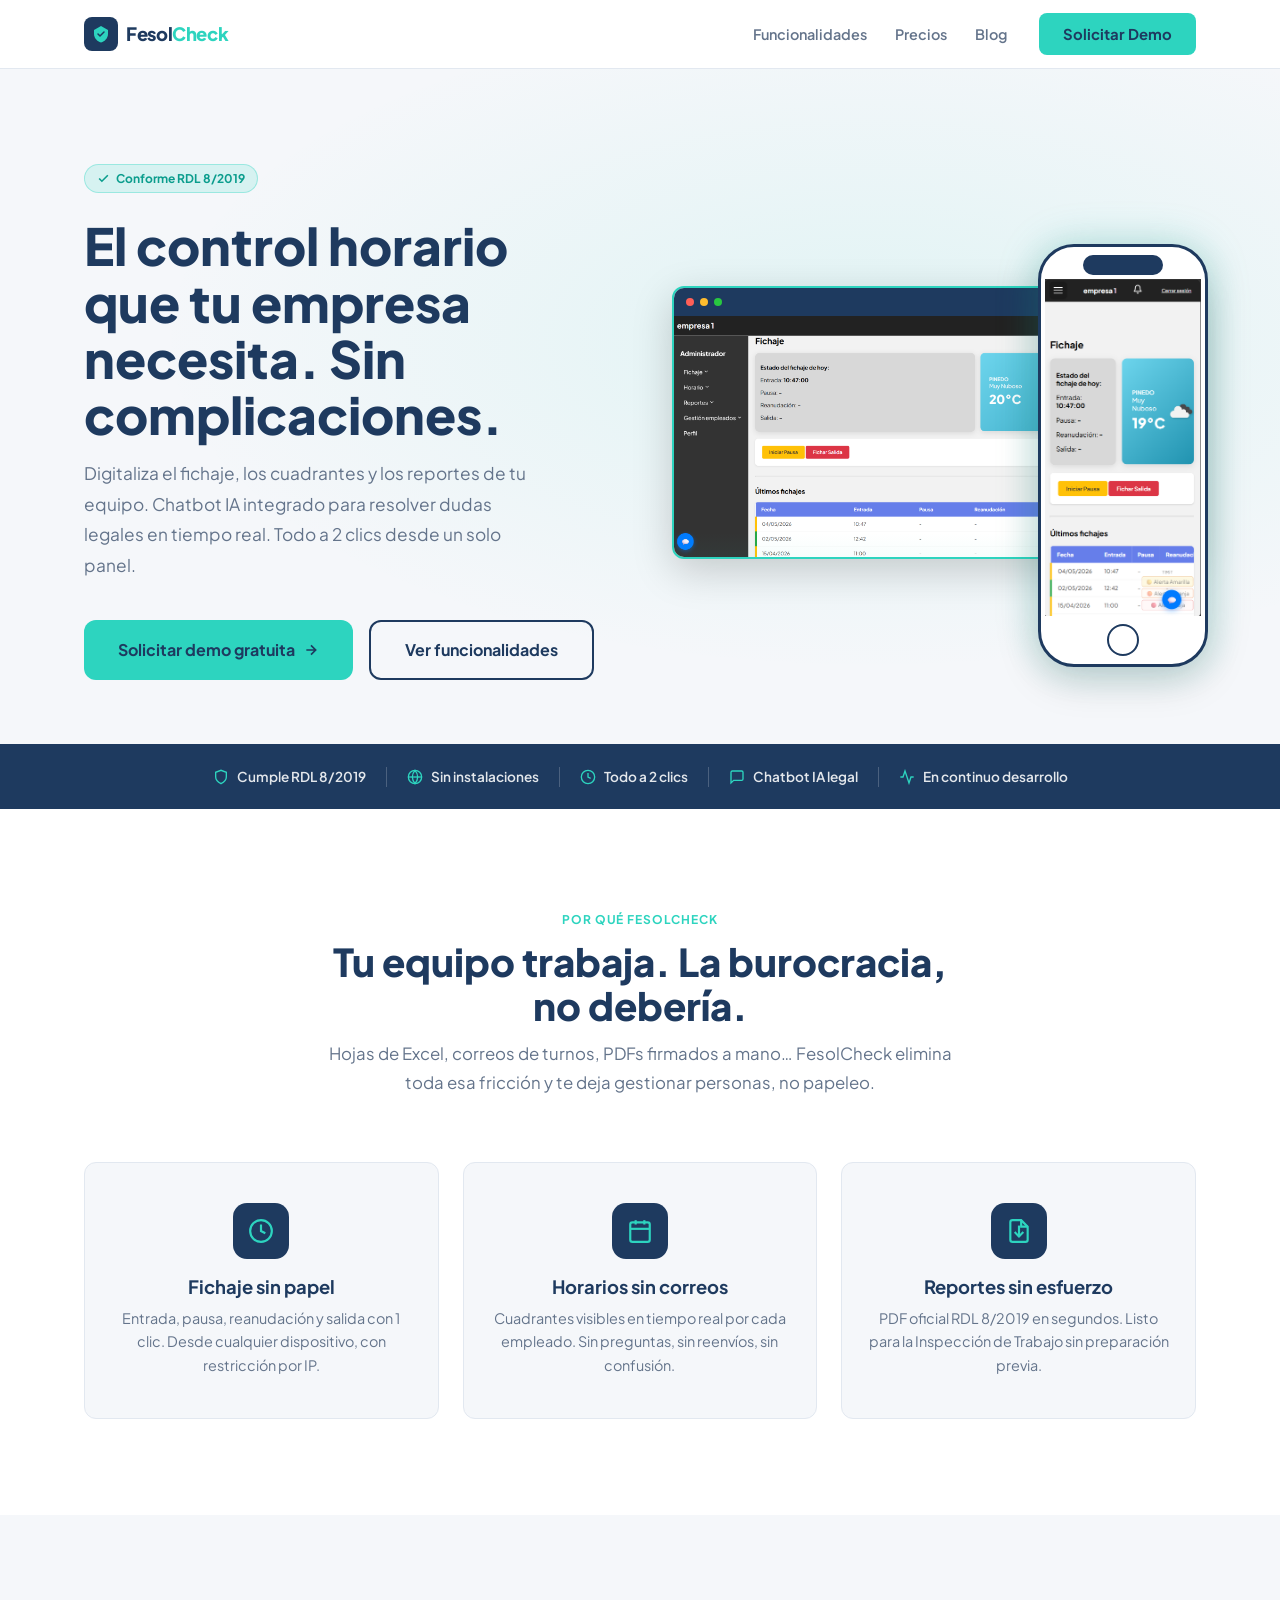
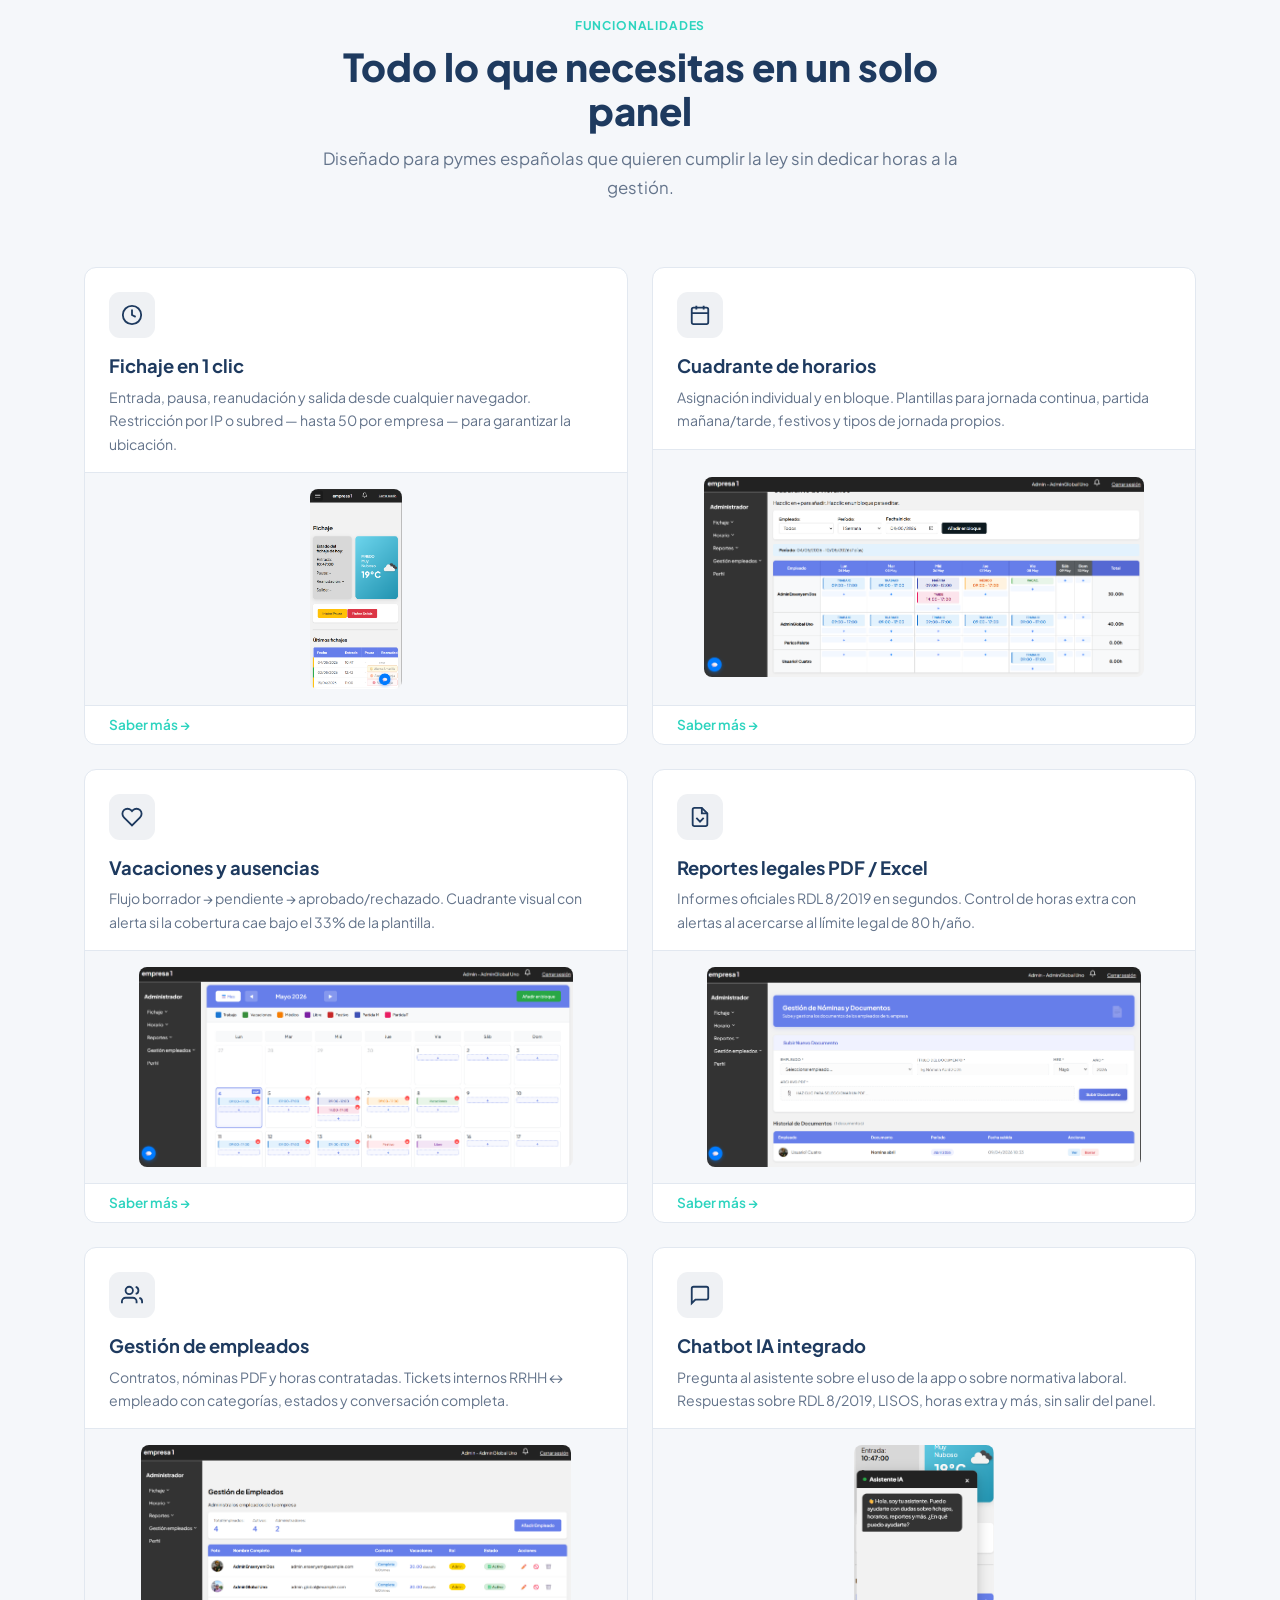
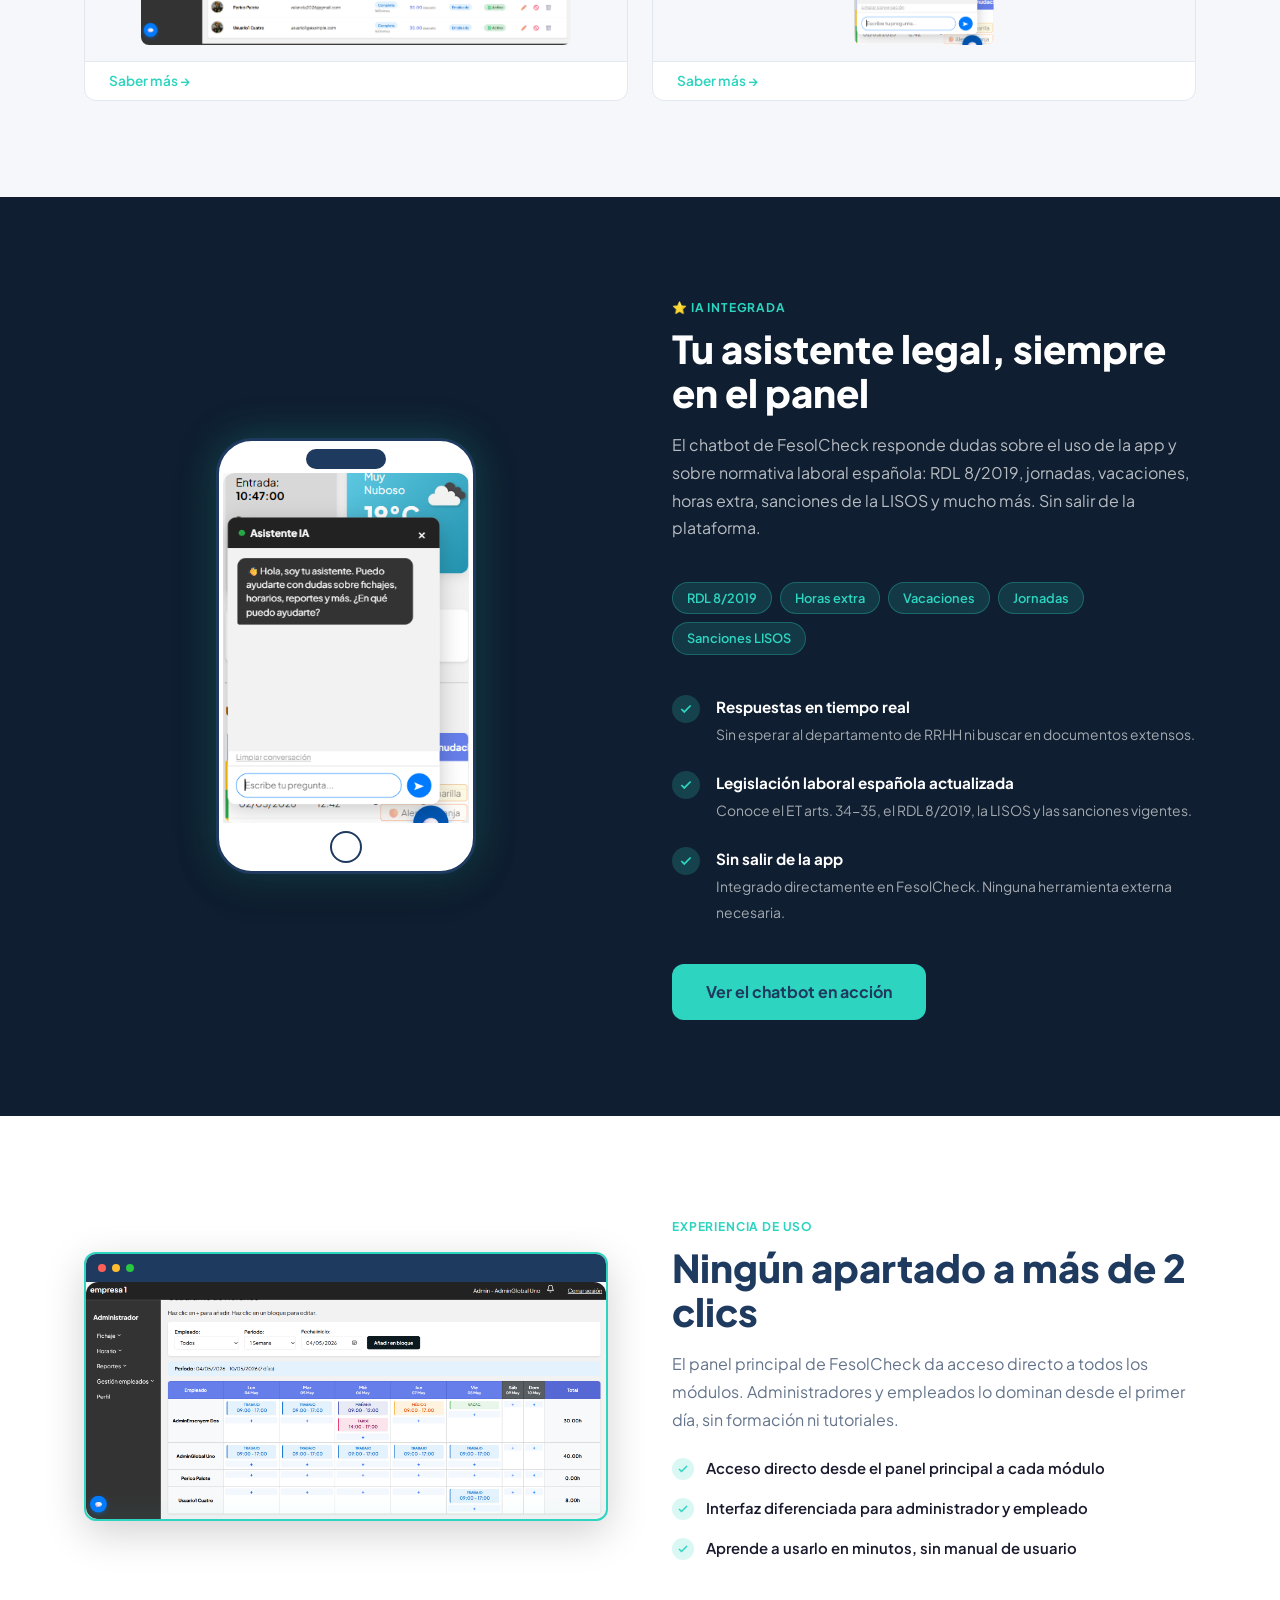
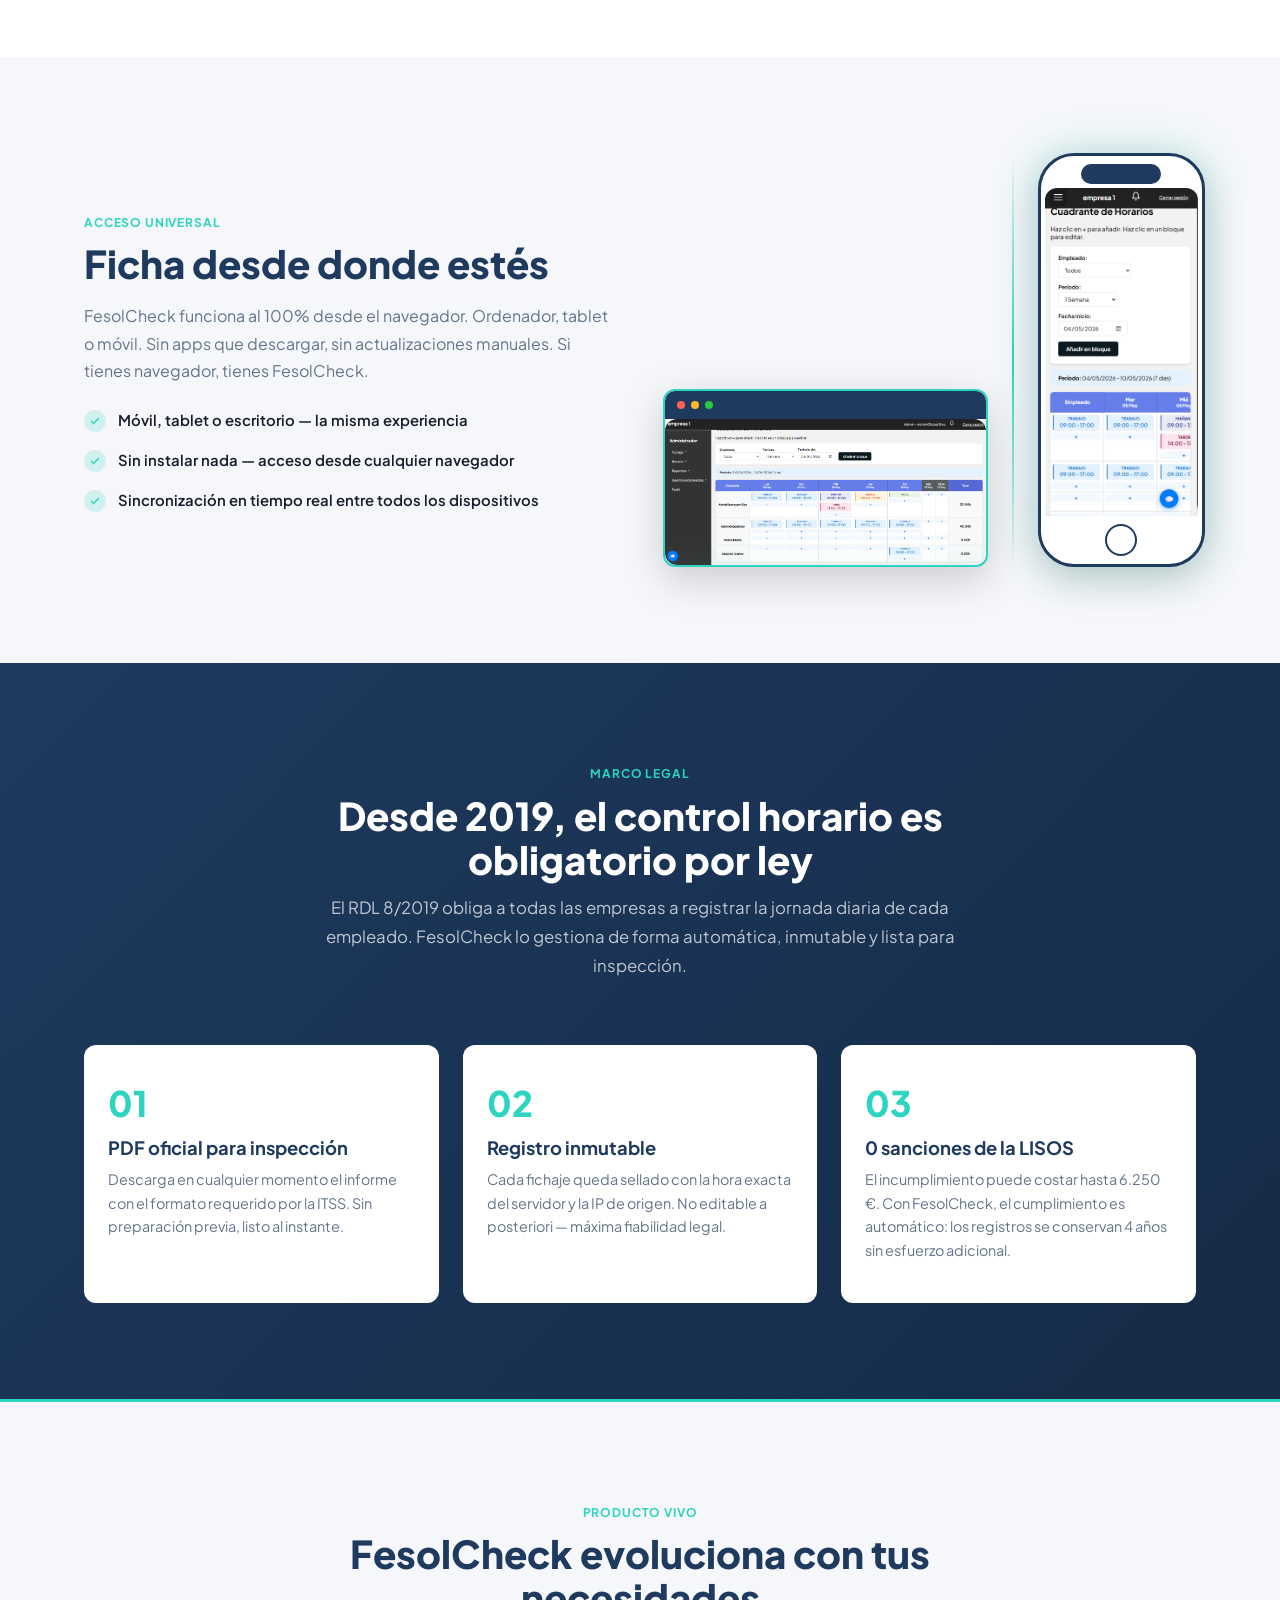
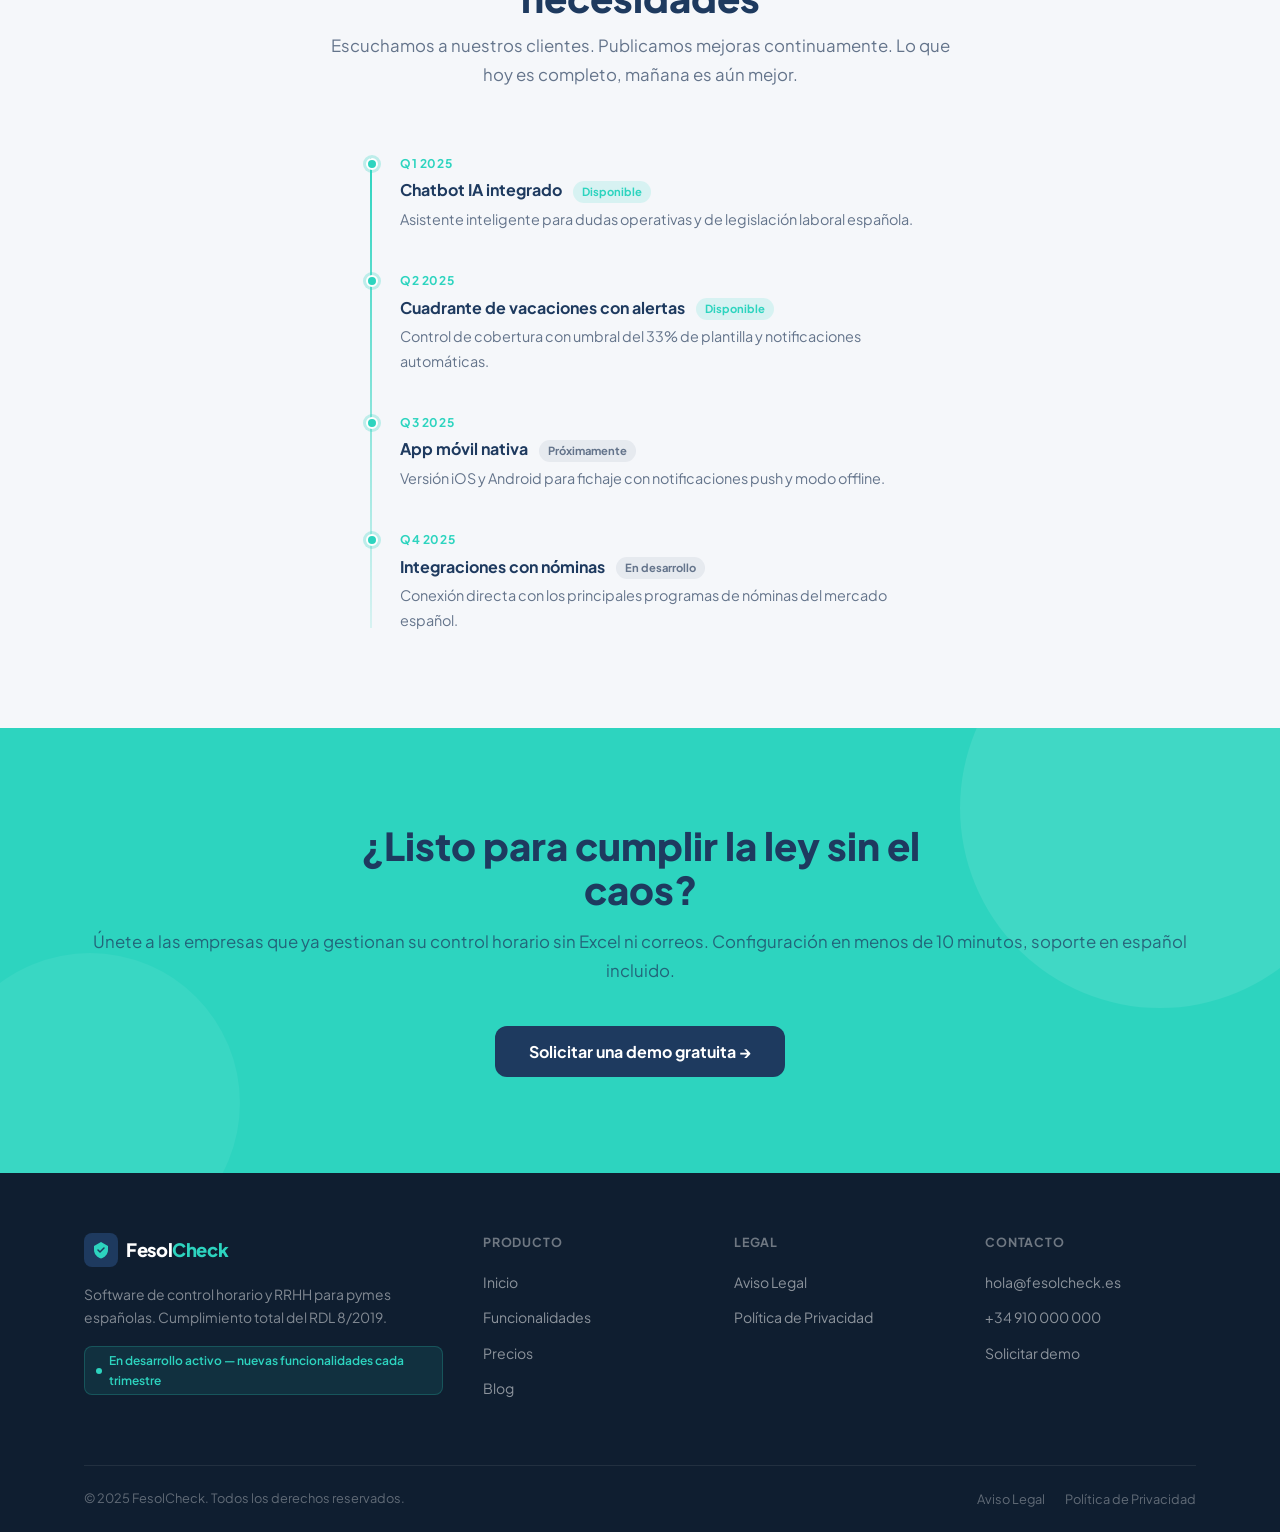
==== fesolcheck-web/index.html @ 9e46087f "v1 web corporativa fesolcheck" ====
<!DOCTYPE html>
<html lang="es">
<head>
  <meta charset="UTF-8">
  <meta name="viewport" content="width=device-width, initial-scale=1.0">
  <title>FesolCheck — Control Horario para Empresas Españolas</title>
  <meta name="description" content="Software de fichaje digital y control horario para pymes españolas. Cumple el RDL 8/2019. Chatbot IA integrado. Sin instalaciones.">
  <link rel="preconnect" href="https://fonts.googleapis.com">
  <link rel="preconnect" href="https://fonts.gstatic.com" crossorigin>
  <link href="https://fonts.googleapis.com/css2?family=Plus+Jakarta+Sans:wght@400;500;600;700;800&display=swap" rel="stylesheet">
  <link rel="stylesheet" href="css/variables.css">
  <link rel="stylesheet" href="css/base.css">
  <link rel="stylesheet" href="css/layout.css">
  <link rel="stylesheet" href="css/components.css">
  <link rel="stylesheet" href="css/modal.css">
  <link rel="stylesheet" href="css/hero.css">
  <link rel="stylesheet" href="css/sections.css">
  <link rel="stylesheet" href="css/responsive.css">
</head>
<body>

<!-- ━━━━━━ NAVBAR ━━━━━━ -->
<nav class="navbar" id="navbar">
  <div class="container">
    <div class="navbar-inner">
      <a href="index.html" class="logo">
        <div class="logo-mark">
          <svg width="20" height="20" viewBox="0 0 20 20" fill="none">
            <path d="M10 2L3 6v4c0 3.866 3.13 7.52 7 8.5 3.87-.98 7-4.634 7-8.5V6L10 2z" fill="#2DD4BF"/>
            <path d="M7 10l2 2 4-4" stroke="#1E3A5F" stroke-width="1.5" stroke-linecap="round" stroke-linejoin="round"/>
          </svg>
        </div>
        <span class="logo-name">Fesol<em>Check</em></span>
      </a>
      <ul class="nav-links">
        <li><a href="funcionalidades.html">Funcionalidades</a></li>
        <li><a href="precios.html">Precios</a></li>
        <li><a href="blog.html">Blog</a></li>
      </ul>
      <button class="btn btn-accent nav-cta" onclick="tryOpenModal()">Solicitar Demo</button>
      <button class="hamburger" id="hamburger" aria-label="Menú" aria-expanded="false">
        <span></span><span></span><span></span>
      </button>
    </div>
  </div>
  <div class="mobile-menu" id="mobile-menu">
    <a href="funcionalidades.html">Funcionalidades</a>
    <a href="precios.html">Precios</a>
    <a href="blog.html">Blog</a>
    <button class="btn btn-accent" onclick="tryOpenModal()">Solicitar Demo</button>
  </div>
</nav>

<!-- ━━━━━━ 2 · HERO ━━━━━━ -->
<section class="hero" id="inicio">
  <div class="container hero-grid">
    <div class="hero-content fade-up">
      <div class="hero-badge badge badge-accent">
        <svg width="13" height="13" viewBox="0 0 24 24" fill="none" stroke="currentColor" stroke-width="3"><polyline points="20 6 9 17 4 12"/></svg>
        Conforme RDL 8/2019
      </div>
      <h1>El control horario que tu empresa necesita. Sin complicaciones.</h1>
      <p class="hero-sub">Digitaliza el fichaje, los cuadrantes y los reportes de tu equipo. Chatbot IA integrado para resolver dudas legales en tiempo real. Todo a 2 clics desde un solo panel.</p>
      <div class="hero-cta">
        <button class="btn btn-accent btn-lg" onclick="openModal()">
          Solicitar demo gratuita
          <svg width="16" height="16" viewBox="0 0 24 24" fill="none" stroke="currentColor" stroke-width="2.5"><path d="M5 12h14M12 5l7 7-7 7"/></svg>
        </button>
        <a href="funcionalidades.html" class="btn btn-outline btn-lg">Ver funcionalidades</a>
      </div>
    </div>
    <div class="hero-visual">
      <div class="mockup-desktop hero-desktop fade-right">
        <div class="mockup-bar"><span></span><span></span><span></span></div>
        <div class="mockup-screen">
          <img src="../img/fichaje_escritorio.png" alt="Panel de fichaje FesolCheck en escritorio">
        </div>
      </div>
      <div class="mockup-mobile hero-mobile">
        <div class="mockup-notch"></div>
        <div class="mockup-screen">
          <img src="../img/fichaje_movil.png" alt="FesolCheck desde el móvil">
        </div>
        <div class="mockup-home"></div>
      </div>
    </div>
  </div>
</section>

<!-- ━━━━━━ 3 · TRUST BAR ━━━━━━ -->
<div class="trust-bar">
  <div class="container">
    <div class="trust-items stagger">
      <div class="trust-item">
        <svg width="16" height="16" viewBox="0 0 24 24" fill="none" stroke="currentColor" stroke-width="2"><path d="M12 22s8-4 8-10V5l-8-3-8 3v7c0 6 8 10 8 10z"/></svg>
        Cumple RDL 8/2019
      </div>
      <div class="trust-sep"></div>
      <div class="trust-item">
        <svg width="16" height="16" viewBox="0 0 24 24" fill="none" stroke="currentColor" stroke-width="2"><circle cx="12" cy="12" r="10"/><line x1="2" y1="12" x2="22" y2="12"/><path d="M12 2a15.3 15.3 0 0 1 4 10 15.3 15.3 0 0 1-4 10 15.3 15.3 0 0 1-4-10 15.3 15.3 0 0 1 4-10z"/></svg>
        Sin instalaciones
      </div>
      <div class="trust-sep"></div>
      <div class="trust-item">
        <svg width="16" height="16" viewBox="0 0 24 24" fill="none" stroke="currentColor" stroke-width="2"><circle cx="12" cy="12" r="10"/><polyline points="12 6 12 12 16 14"/></svg>
        Todo a 2 clics
      </div>
      <div class="trust-sep"></div>
      <div class="trust-item">
        <svg width="16" height="16" viewBox="0 0 24 24" fill="none" stroke="currentColor" stroke-width="2"><path d="M21 15a2 2 0 0 1-2 2H7l-4 4V5a2 2 0 0 1 2-2h14a2 2 0 0 1 2 2z"/></svg>
        Chatbot IA legal
      </div>
      <div class="trust-sep"></div>
      <div class="trust-item">
        <svg width="16" height="16" viewBox="0 0 24 24" fill="none" stroke="currentColor" stroke-width="2"><polyline points="22 12 18 12 15 21 9 3 6 12 2 12"/></svg>
        En continuo desarrollo
      </div>
    </div>
  </div>
</div>

<!-- ━━━━━━ 4 · PROBLEMA → SOLUCIÓN ━━━━━━ -->
<section class="section">
  <div class="container">
    <div class="section-head fade-up">
      <span class="tag">Por qué FesolCheck</span>
      <h2>Tu equipo trabaja. La burocracia, no debería.</h2>
      <p>Hojas de Excel, correos de turnos, PDFs firmados a mano… FesolCheck elimina toda esa fricción y te deja gestionar personas, no papeleo.</p>
    </div>
    <div class="pillars stagger">
      <div class="pillar">
        <div class="pillar-icon">
          <svg width="26" height="26" viewBox="0 0 24 24" fill="none" stroke="#2DD4BF" stroke-width="2"><circle cx="12" cy="12" r="10"/><polyline points="12 6 12 12 16 14"/></svg>
        </div>
        <h3>Fichaje sin papel</h3>
        <p>Entrada, pausa, reanudación y salida con 1 clic. Desde cualquier dispositivo, con restricción por IP.</p>
      </div>
      <div class="pillar">
        <div class="pillar-icon">
          <svg width="26" height="26" viewBox="0 0 24 24" fill="none" stroke="#2DD4BF" stroke-width="2"><rect x="3" y="4" width="18" height="18" rx="2"/><line x1="16" y1="2" x2="16" y2="6"/><line x1="8" y1="2" x2="8" y2="6"/><line x1="3" y1="10" x2="21" y2="10"/></svg>
        </div>
        <h3>Horarios sin correos</h3>
        <p>Cuadrantes visibles en tiempo real por cada empleado. Sin preguntas, sin reenvíos, sin confusión.</p>
      </div>
      <div class="pillar">
        <div class="pillar-icon">
          <svg width="26" height="26" viewBox="0 0 24 24" fill="none" stroke="#2DD4BF" stroke-width="2"><path d="M14 2H6a2 2 0 0 0-2 2v16a2 2 0 0 0 2 2h12a2 2 0 0 0 2-2V8z"/><polyline points="14 2 14 8 20 8"/><polyline points="16 13 12 17 8 13"/><line x1="12" y1="17" x2="12" y2="7"/></svg>
        </div>
        <h3>Reportes sin esfuerzo</h3>
        <p>PDF oficial RDL 8/2019 en segundos. Listo para la Inspección de Trabajo sin preparación previa.</p>
      </div>
    </div>
  </div>
</section>

<!-- ━━━━━━ 5 · FUNCIONALIDADES ━━━━━━ -->
<section class="section" id="funcionalidades" style="background:var(--c-bg);">
  <div class="container">
    <div class="section-head fade-up">
      <span class="tag">Funcionalidades</span>
      <h2>Todo lo que necesitas en un solo panel</h2>
      <p>Diseñado para pymes españolas que quieren cumplir la ley sin dedicar horas a la gestión.</p>
    </div>
    <div class="features-grid">

      <div class="feat-card fade-up">
        <div class="feat-body">
          <div class="feat-icon">
            <svg width="22" height="22" viewBox="0 0 24 24" fill="none" stroke="currentColor" stroke-width="2"><circle cx="12" cy="12" r="10"/><polyline points="12 6 12 12 16 14"/></svg>
          </div>
          <h3>Fichaje en 1 clic</h3>
          <p>Entrada, pausa, reanudación y salida desde cualquier navegador. Restricción por IP o subred — hasta 50 por empresa — para garantizar la ubicación.</p>
        </div>
        <div class="feat-thumb">
          <img src="../img/fichaje_movil.png" alt="Fichaje desde móvil">
        </div>
        <a href="funcionalidades.html#fichaje" class="feat-link">Saber más →</a>
      </div>

      <div class="feat-card fade-up">
        <div class="feat-body">
          <div class="feat-icon">
            <svg width="22" height="22" viewBox="0 0 24 24" fill="none" stroke="currentColor" stroke-width="2"><rect x="3" y="4" width="18" height="18" rx="2"/><line x1="16" y1="2" x2="16" y2="6"/><line x1="8" y1="2" x2="8" y2="6"/><line x1="3" y1="10" x2="21" y2="10"/></svg>
          </div>
          <h3>Cuadrante de horarios</h3>
          <p>Asignación individual y en bloque. Plantillas para jornada continua, partida mañana/tarde, festivos y tipos de jornada propios.</p>
        </div>
        <div class="feat-thumb">
          <img src="../img/cuadrante_escritorio.png" alt="Cuadrante de horarios">
        </div>
        <a href="funcionalidades.html#cuadrante" class="feat-link">Saber más →</a>
      </div>

      <div class="feat-card fade-up">
        <div class="feat-body">
          <div class="feat-icon">
            <svg width="22" height="22" viewBox="0 0 24 24" fill="none" stroke="currentColor" stroke-width="2"><path d="M20.84 4.61a5.5 5.5 0 0 0-7.78 0L12 5.67l-1.06-1.06a5.5 5.5 0 0 0-7.78 7.78l1.06 1.06L12 21.23l7.78-7.78 1.06-1.06a5.5 5.5 0 0 0 0-7.78z"/></svg>
          </div>
          <h3>Vacaciones y ausencias</h3>
          <p>Flujo borrador → pendiente → aprobado/rechazado. Cuadrante visual con alerta si la cobertura cae bajo el 33% de la plantilla.</p>
        </div>
        <div class="feat-thumb">
          <img src="../img/calendario_escritorio.png" alt="Gestión de vacaciones">
        </div>
        <a href="funcionalidades.html#vacaciones" class="feat-link">Saber más →</a>
      </div>

      <div class="feat-card fade-up">
        <div class="feat-body">
          <div class="feat-icon">
            <svg width="22" height="22" viewBox="0 0 24 24" fill="none" stroke="currentColor" stroke-width="2"><path d="M14 2H6a2 2 0 0 0-2 2v16a2 2 0 0 0 2 2h12a2 2 0 0 0 2-2V8z"/><polyline points="14 2 14 8 20 8"/><polyline points="16 13 12 17 8 13"/></svg>
          </div>
          <h3>Reportes legales PDF / Excel</h3>
          <p>Informes oficiales RDL 8/2019 en segundos. Control de horas extra con alertas al acercarse al límite legal de 80 h/año.</p>
        </div>
        <div class="feat-thumb">
          <img src="../img/gestor_nominas_documeto_escritorio.png" alt="Reportes y nóminas">
        </div>
        <a href="funcionalidades.html#reportes" class="feat-link">Saber más →</a>
      </div>

      <div class="feat-card fade-up">
        <div class="feat-body">
          <div class="feat-icon">
            <svg width="22" height="22" viewBox="0 0 24 24" fill="none" stroke="currentColor" stroke-width="2"><path d="M17 21v-2a4 4 0 0 0-4-4H5a4 4 0 0 0-4 4v2"/><circle cx="9" cy="7" r="4"/><path d="M23 21v-2a4 4 0 0 0-3-3.87"/><path d="M16 3.13a4 4 0 0 1 0 7.75"/></svg>
          </div>
          <h3>Gestión de empleados</h3>
          <p>Contratos, nóminas PDF y horas contratadas. Tickets internos RRHH ↔ empleado con categorías, estados y conversación completa.</p>
        </div>
        <div class="feat-thumb">
          <img src="../img/gestion_empleados.png" alt="Gestión de empleados">
        </div>
        <a href="funcionalidades.html#empleados" class="feat-link">Saber más →</a>
      </div>

      <div class="feat-card fade-up">
        <div class="feat-body">
          <div class="feat-icon">
            <svg width="22" height="22" viewBox="0 0 24 24" fill="none" stroke="currentColor" stroke-width="2"><path d="M21 15a2 2 0 0 1-2 2H7l-4 4V5a2 2 0 0 1 2-2h14a2 2 0 0 1 2 2z"/></svg>
          </div>
          <h3>Chatbot IA integrado</h3>
          <p>Pregunta al asistente sobre el uso de la app o sobre normativa laboral. Respuestas sobre RDL 8/2019, LISOS, horas extra y más, sin salir del panel.</p>
        </div>
        <div class="feat-thumb">
          <img src="../img/asistente_ia.png" alt="Asistente IA de FesolCheck">
        </div>
        <a href="funcionalidades.html#chatbot-ia" class="feat-link">Saber más →</a>
      </div>

    </div>
  </div>
</section>

<!-- ━━━━━━ 6 · CHATBOT IA DESTACADO ━━━━━━ -->
<section class="section section-dark">
  <div class="container two-col">
    <div class="col-img fade-left">
      <div class="mockup-mobile" style="width:260px; margin:0 auto;">
        <div class="mockup-notch"></div>
        <div class="mockup-screen">
          <img src="../img/asistente_ia.png" alt="Chatbot IA de FesolCheck">
        </div>
        <div class="mockup-home"></div>
      </div>
    </div>
    <div class="col-content fade-right">
      <span class="tag">⭐ IA integrada</span>
      <h2>Tu asistente legal, siempre en el panel</h2>
      <p class="sub">El chatbot de FesolCheck responde dudas sobre el uso de la app y sobre normativa laboral española: RDL 8/2019, jornadas, vacaciones, horas extra, sanciones de la LISOS y mucho más. Sin salir de la plataforma.</p>
      <div class="ia-pills">
        <span class="pill">RDL 8/2019</span>
        <span class="pill">Horas extra</span>
        <span class="pill">Vacaciones</span>
        <span class="pill">Jornadas</span>
        <span class="pill">Sanciones LISOS</span>
      </div>
      <ul class="perk-list">
        <li class="perk-item">
          <div class="perk-icon"><svg width="14" height="14" viewBox="0 0 24 24" fill="none" stroke="currentColor" stroke-width="3"><polyline points="20 6 9 17 4 12"/></svg></div>
          <div><strong>Respuestas en tiempo real</strong><span>Sin esperar al departamento de RRHH ni buscar en documentos extensos.</span></div>
        </li>
        <li class="perk-item">
          <div class="perk-icon"><svg width="14" height="14" viewBox="0 0 24 24" fill="none" stroke="currentColor" stroke-width="3"><polyline points="20 6 9 17 4 12"/></svg></div>
          <div><strong>Legislación laboral española actualizada</strong><span>Conoce el ET arts. 34-35, el RDL 8/2019, la LISOS y las sanciones vigentes.</span></div>
        </li>
        <li class="perk-item">
          <div class="perk-icon"><svg width="14" height="14" viewBox="0 0 24 24" fill="none" stroke="currentColor" stroke-width="3"><polyline points="20 6 9 17 4 12"/></svg></div>
          <div><strong>Sin salir de la app</strong><span>Integrado directamente en FesolCheck. Ninguna herramienta externa necesaria.</span></div>
        </li>
      </ul>
      <div style="margin-top:var(--sp-xl);">
        <a href="funcionalidades.html#chatbot-ia" class="btn btn-accent btn-lg">Ver el chatbot en acción</a>
      </div>
    </div>
  </div>
</section>

<!-- ━━━━━━ 7 · NAVEGACIÓN INTUITIVA ━━━━━━ -->
<section class="section">
  <div class="container two-col reversed">
    <div class="col-img fade-right">
      <div class="mockup-desktop">
        <div class="mockup-bar"><span></span><span></span><span></span></div>
        <div class="mockup-screen">
          <img src="../img/cuadrante_escritorio.png" alt="Panel principal FesolCheck">
        </div>
      </div>
    </div>
    <div class="col-content fade-left">
      <span class="tag">Experiencia de uso</span>
      <h2>Ningún apartado a más de 2 clics</h2>
      <p class="sub">El panel principal de FesolCheck da acceso directo a todos los módulos. Administradores y empleados lo dominan desde el primer día, sin formación ni tutoriales.</p>
      <ul class="check-list">
        <li>
          <div class="check-icon"><svg width="12" height="12" viewBox="0 0 24 24" fill="none" stroke="currentColor" stroke-width="3"><polyline points="20 6 9 17 4 12"/></svg></div>
          Acceso directo desde el panel principal a cada módulo
        </li>
        <li>
          <div class="check-icon"><svg width="12" height="12" viewBox="0 0 24 24" fill="none" stroke="currentColor" stroke-width="3"><polyline points="20 6 9 17 4 12"/></svg></div>
          Interfaz diferenciada para administrador y empleado
        </li>
        <li>
          <div class="check-icon"><svg width="12" height="12" viewBox="0 0 24 24" fill="none" stroke="currentColor" stroke-width="3"><polyline points="20 6 9 17 4 12"/></svg></div>
          Aprende a usarlo en minutos, sin manual de usuario
        </li>
      </ul>
    </div>
  </div>
</section>

<!-- ━━━━━━ 8 · MULTI-DISPOSITIVO ━━━━━━ -->
<section class="section" style="background:var(--c-bg);">
  <div class="container two-col">
    <div class="col-content fade-left">
      <span class="tag">Acceso universal</span>
      <h2>Ficha desde donde estés</h2>
      <p class="sub">FesolCheck funciona al 100% desde el navegador. Ordenador, tablet o móvil. Sin apps que descargar, sin actualizaciones manuales. Si tienes navegador, tienes FesolCheck.</p>
      <ul class="check-list">
        <li>
          <div class="check-icon"><svg width="12" height="12" viewBox="0 0 24 24" fill="none" stroke="currentColor" stroke-width="3"><polyline points="20 6 9 17 4 12"/></svg></div>
          Móvil, tablet o escritorio — la misma experiencia
        </li>
        <li>
          <div class="check-icon"><svg width="12" height="12" viewBox="0 0 24 24" fill="none" stroke="currentColor" stroke-width="3"><polyline points="20 6 9 17 4 12"/></svg></div>
          Sin instalar nada — acceso desde cualquier navegador
        </li>
        <li>
          <div class="check-icon"><svg width="12" height="12" viewBox="0 0 24 24" fill="none" stroke="currentColor" stroke-width="3"><polyline points="20 6 9 17 4 12"/></svg></div>
          Sincronización en tiempo real entre todos los dispositivos
        </li>
      </ul>
    </div>
    <div class="col-img fade-right">
      <div class="multi-device-visual">
        <div class="mockup-desktop">
          <div class="mockup-bar"><span></span><span></span><span></span></div>
          <div class="mockup-screen">
            <img src="../img/cuadrante_escritorio.png" alt="FesolCheck en escritorio">
          </div>
        </div>
        <div class="multi-divider"></div>
        <div class="mockup-mobile">
          <div class="mockup-notch"></div>
          <div class="mockup-screen">
            <img src="../img/cuadrante_movil.png" alt="FesolCheck en móvil">
          </div>
          <div class="mockup-home"></div>
        </div>
      </div>
    </div>
  </div>
</section>

<!-- ━━━━━━ 9 · NORMATIVA ━━━━━━ -->
<section class="section section-gradient">
  <div class="container">
    <div class="section-head fade-up">
      <span class="tag">Marco legal</span>
      <h2>Desde 2019, el control horario es obligatorio por ley</h2>
      <p>El RDL 8/2019 obliga a todas las empresas a registrar la jornada diaria de cada empleado. FesolCheck lo gestiona de forma automática, inmutable y lista para inspección.</p>
    </div>
    <div class="norm-cards stagger">
      <div class="norm-card">
        <div class="norm-num">01</div>
        <h3>PDF oficial para inspección</h3>
        <p>Descarga en cualquier momento el informe con el formato requerido por la ITSS. Sin preparación previa, listo al instante.</p>
      </div>
      <div class="norm-card">
        <div class="norm-num">02</div>
        <h3>Registro inmutable</h3>
        <p>Cada fichaje queda sellado con la hora exacta del servidor y la IP de origen. No editable a posteriori — máxima fiabilidad legal.</p>
      </div>
      <div class="norm-card">
        <div class="norm-num">03</div>
        <h3>0 sanciones de la LISOS</h3>
        <p>El incumplimiento puede costar hasta 6.250 €. Con FesolCheck, el cumplimiento es automático: los registros se conservan 4 años sin esfuerzo adicional.</p>
      </div>
    </div>
  </div>
</section>

<!-- ━━━━━━ 10 · EN CONTINUO CRECIMIENTO ━━━━━━ -->
<section class="section" style="background:var(--c-bg); border-top:3px solid var(--c-accent);">
  <div class="container">
    <div class="section-head fade-up">
      <span class="tag">Producto vivo</span>
      <h2>FesolCheck evoluciona con tus necesidades</h2>
      <p>Escuchamos a nuestros clientes. Publicamos mejoras continuamente. Lo que hoy es completo, mañana es aún mejor.</p>
    </div>
    <div class="timeline-outer fade-up">
      <div class="timeline-wrap">
        <div class="timeline-item">
          <div class="timeline-dot"></div>
          <div class="timeline-date">Q1 2025</div>
          <h4>Chatbot IA integrado <span class="ti-badge ti-done">Disponible</span></h4>
          <p>Asistente inteligente para dudas operativas y de legislación laboral española.</p>
        </div>
        <div class="timeline-item">
          <div class="timeline-dot"></div>
          <div class="timeline-date">Q2 2025</div>
          <h4>Cuadrante de vacaciones con alertas <span class="ti-badge ti-done">Disponible</span></h4>
          <p>Control de cobertura con umbral del 33% de plantilla y notificaciones automáticas.</p>
        </div>
        <div class="timeline-item">
          <div class="timeline-dot"></div>
          <div class="timeline-date">Q3 2025</div>
          <h4>App móvil nativa <span class="ti-badge ti-soon">Próximamente</span></h4>
          <p>Versión iOS y Android para fichaje con notificaciones push y modo offline.</p>
        </div>
        <div class="timeline-item">
          <div class="timeline-dot"></div>
          <div class="timeline-date">Q4 2025</div>
          <h4>Integraciones con nóminas <span class="ti-badge ti-soon">En desarrollo</span></h4>
          <p>Conexión directa con los principales programas de nóminas del mercado español.</p>
        </div>
      </div>
    </div>
  </div>
</section>

<!-- ━━━━━━ 11 · CTA FINAL ━━━━━━ -->
<section class="cta-final" id="demo">
  <div class="container">
    <div class="cta-final-inner fade-up">
      <h2>¿Listo para cumplir la ley sin el caos?</h2>
      <p>Únete a las empresas que ya gestionan su control horario sin Excel ni correos. Configuración en menos de 10 minutos, soporte en español incluido.</p>
      <button class="btn btn-dark btn-lg" onclick="openModal()">
        Solicitar una demo gratuita →
      </button>
    </div>
  </div>
</section>

<!-- ━━━━━━ FOOTER ━━━━━━ -->
<footer class="footer">
  <div class="container">
    <div class="footer-top">
      <div>
        <a href="index.html" class="logo footer-logo">
          <div class="logo-mark">
            <svg width="20" height="20" viewBox="0 0 20 20" fill="none">
              <path d="M10 2L3 6v4c0 3.866 3.13 7.52 7 8.5 3.87-.98 7-4.634 7-8.5V6L10 2z" fill="#2DD4BF"/>
              <path d="M7 10l2 2 4-4" stroke="#1E3A5F" stroke-width="1.5" stroke-linecap="round" stroke-linejoin="round"/>
            </svg>
          </div>
          <span class="logo-name">Fesol<em>Check</em></span>
        </a>
        <p class="footer-desc">Software de control horario y RRHH para pymes españolas. Cumplimiento total del RDL 8/2019.</p>
        <div class="footer-live"><div class="live-dot"></div>En desarrollo activo — nuevas funcionalidades cada trimestre</div>
      </div>
      <div class="footer-col">
        <h4>Producto</h4>
        <ul>
          <li><a href="index.html">Inicio</a></li>
          <li><a href="funcionalidades.html">Funcionalidades</a></li>
          <li><a href="precios.html">Precios</a></li>
          <li><a href="blog.html">Blog</a></li>
        </ul>
      </div>
      <div class="footer-col">
        <h4>Legal</h4>
        <ul>
          <li><a href="aviso-legal.html">Aviso Legal</a></li>
          <li><a href="privacidad.html">Política de Privacidad</a></li>
        </ul>
      </div>
      <div class="footer-col">
        <h4>Contacto</h4>
        <ul>
          <li><a href="mailto:hola@fesolcheck.es">hola@fesolcheck.es</a></li>
          <li><a href="tel:+34910000000">+34 910 000 000</a></li>
          <li><a href="index.html" onclick="event.preventDefault();tryOpenModal();">Solicitar demo</a></li>
        </ul>
      </div>
    </div>
    <div class="footer-bottom">
      <p>© 2025 FesolCheck. Todos los derechos reservados.</p>
      <div class="footer-legal">
        <a href="aviso-legal.html">Aviso Legal</a>
        <a href="privacidad.html">Política de Privacidad</a>
      </div>
    </div>
  </div>
</footer>

<!-- ━━━━━━ MODAL DE CONTACTO ━━━━━━ -->
<div id="modal-contacto" class="modal-overlay" role="dialog" aria-modal="true" aria-labelledby="modal-title">
  <div class="modal-card">
    <button class="modal-close" aria-label="Cerrar">✕</button>
    <div class="modal-header">
      <span class="modal-badge">Demo gratuita</span>
      <h2 id="modal-title">Empieza con FesolCheck hoy</h2>
      <p>Sin tarjeta de crédito. Sin instalaciones. Te contactamos en 24 h.</p>
    </div>
    <form id="form-contacto" novalidate>
      <div class="form-row">
        <div class="form-group">
          <label for="fc-nombre">Nombre *</label>
          <input id="fc-nombre" name="nombre" type="text" required placeholder="Tu nombre">
        </div>
        <div class="form-group">
          <label for="fc-empresa">Empresa *</label>
          <input id="fc-empresa" name="empresa" type="text" required placeholder="Nombre de tu empresa">
        </div>
      </div>
      <div class="form-row">
        <div class="form-group">
          <label for="fc-email">Email corporativo *</label>
          <input id="fc-email" name="email" type="email" required placeholder="tu@empresa.com">
        </div>
        <div class="form-group">
          <label for="fc-telefono">Teléfono</label>
          <input id="fc-telefono" name="telefono" type="tel" placeholder="+34 600 000 000">
        </div>
      </div>
      <div class="form-group">
        <label for="fc-empleados">Número de empleados *</label>
        <select id="fc-empleados" name="num_empleados" required>
          <option value="">Selecciona un rango</option>
          <option value="1-10">1 – 10 empleados</option>
          <option value="11-50">11 – 50 empleados</option>
          <option value="51-200">51 – 200 empleados</option>
          <option value="200+">Más de 200</option>
        </select>
      </div>
      <div class="form-group">
        <label for="fc-mensaje">¿Qué necesitas? (opcional)</label>
        <textarea id="fc-mensaje" name="mensaje" rows="3" placeholder="Cuéntanos tu situación actual..."></textarea>
      </div>
      <div class="form-check">
        <input id="fc-privacidad" name="privacidad" type="checkbox" required>
        <label for="fc-privacidad">
          Acepto la <a href="privacidad.html" target="_blank">política de privacidad</a>
        </label>
      </div>
      <button type="submit" class="btn-submit">Solicitar demo gratuita →</button>
      <p class="form-footer">✓ Respuesta en menos de 24 h &nbsp;·&nbsp; ✓ Sin compromiso</p>
    </form>
    <div id="form-success" class="form-success hidden">
      <div class="success-icon">✓</div>
      <h3>¡Solicitud recibida!</h3>
      <p>Te contactaremos en menos de 24 horas. Revisa también tu carpeta de spam.</p>
    </div>
  </div>
</div>

<script src="js/navbar.js"></script>
<script src="js/scroll-animations.js"></script>
<script src="js/mockups.js"></script>
<script src="js/modal.js"></script>
</body>
</html>
---- fesolcheck-web/css/variables.css ----
:root {
  --c-primary:     #1E3A5F;
  --c-primary-dk:  #152B47;
  --c-accent:      #2DD4BF;
  --c-accent-dk:   #1FA896;
  --c-bg:          #F5F7FA;
  --c-bg-dark:     #0F1E30;
  --c-surface:     #FFFFFF;
  --c-text:        #1A1A2E;
  --c-text-muted:  #64748B;
  --c-border:      #E2E8F0;

  --font:       'Plus Jakarta Sans', system-ui, sans-serif;
  --fw-normal:  400;
  --fw-medium:  500;
  --fw-semi:    600;
  --fw-bold:    700;
  --fw-black:   800;

  --sp-xs:  4px;
  --sp-sm:  8px;
  --sp-md:  16px;
  --sp-lg:  24px;
  --sp-xl:  40px;
  --sp-2xl: 64px;
  --sp-3xl: 96px;

  --radius-sm: 8px;
  --radius-md: 12px;
  --radius-lg: 20px;
  --radius-xl: 32px;

  --shadow-sm:   0 1px 3px rgba(0,0,0,.08);
  --shadow-md:   0 4px 16px rgba(0,0,0,.12);
  --shadow-lg:   0 12px 40px rgba(0,0,0,.18);
  --shadow-glow: 0 0 40px rgba(45,212,191,.25);

  --ease: cubic-bezier(.4,0,.2,1);
  --dur:  240ms;
}
---- fesolcheck-web/css/base.css ----
*, *::before, *::after { box-sizing: border-box; margin: 0; padding: 0; }

html { scroll-behavior: smooth; font-size: 16px; }

body {
  font-family: var(--font);
  color: var(--c-text);
  background: var(--c-surface);
  line-height: 1.6;
  overflow-x: hidden;
  -webkit-font-smoothing: antialiased;
  padding-top: 68px;
}

img { max-width: 100%; display: block; }
a   { color: inherit; }
ul  { list-style: none; }
button { cursor: pointer; font-family: var(--font); }

h1 { font-size: clamp(2rem, 5vw, 3.2rem);  font-weight: var(--fw-black); line-height: 1.1; }
h2 { font-size: clamp(1.6rem, 3.5vw, 2.4rem); font-weight: var(--fw-black); line-height: 1.15; }
h3 { font-size: 1.15rem; font-weight: var(--fw-bold);  line-height: 1.3; }
h4 { font-size: 1rem;    font-weight: var(--fw-bold); }
p  { line-height: 1.7; }

.container  { max-width: 1160px; margin: 0 auto; padding: 0 var(--sp-lg); }
.section    { padding: var(--sp-3xl) 0; }
.section-sm { padding: var(--sp-2xl) 0; }

.tag {
  display: inline-block;
  font-size: .75rem; font-weight: var(--fw-bold);
  text-transform: uppercase; letter-spacing: .07em;
  color: var(--c-accent); margin-bottom: 10px;
}

.section-head { text-align: center; max-width: 640px; margin: 0 auto var(--sp-2xl); }
.section-head h2 { color: var(--c-primary); margin-bottom: 12px; }
.section-head p  { color: var(--c-text-muted); font-size: 1.05rem; line-height: 1.72; }

/* Scroll animation base classes */
.fade-up    { opacity: 0; transform: translateY(32px);  transition: opacity .6s var(--ease), transform .6s var(--ease); }
.fade-left  { opacity: 0; transform: translateX(-32px); transition: opacity .6s var(--ease), transform .6s var(--ease); }
.fade-right { opacity: 0; transform: translateX(32px);  transition: opacity .6s var(--ease), transform .6s var(--ease); }
.fade-up.in, .fade-left.in, .fade-right.in { opacity: 1; transform: translate(0); }

.hidden { display: none !important; }
---- fesolcheck-web/css/layout.css ----
/* ══════════════════════════════════════
   NAVBAR
══════════════════════════════════════ */
.navbar {
  position: fixed; top: 0; left: 0; right: 0; z-index: 1000;
  background: rgba(255,255,255,.96);
  backdrop-filter: blur(12px);
  border-bottom: 1px solid var(--c-border);
  transition: box-shadow var(--dur) var(--ease);
}
.navbar.scrolled { box-shadow: var(--shadow-md); }

.navbar-inner {
  display: flex; align-items: center; height: 68px; gap: var(--sp-md);
}

.logo {
  display: flex; align-items: center; gap: var(--sp-sm);
  text-decoration: none; flex-shrink: 0;
}
.logo-mark {
  width: 34px; height: 34px; background: var(--c-primary);
  border-radius: var(--radius-sm);
  display: flex; align-items: center; justify-content: center;
}
.logo-name {
  font-size: 1.15rem; font-weight: var(--fw-black);
  color: var(--c-primary); letter-spacing: -.02em;
}
.logo-name em { color: var(--c-accent); font-style: normal; }

.nav-links {
  display: flex; align-items: center; gap: 28px;
  margin-left: auto; margin-right: var(--sp-md);
}
.nav-links a {
  text-decoration: none; font-size: .9rem; font-weight: var(--fw-semi);
  color: var(--c-text-muted);
  transition: color var(--dur) var(--ease);
}
.nav-links a:hover,
.nav-links a.active { color: var(--c-primary); }

.nav-cta { flex-shrink: 0; }

.hamburger {
  display: none; flex-direction: column; gap: 5px;
  background: none; border: none; padding: 4px; flex-shrink: 0;
}
.hamburger span {
  width: 22px; height: 2px;
  background: var(--c-primary); border-radius: 2px;
  transition: all .3s;
}
.hamburger.open span:nth-child(1) { transform: translateY(7px) rotate(45deg); }
.hamburger.open span:nth-child(2) { opacity: 0; }
.hamburger.open span:nth-child(3) { transform: translateY(-7px) rotate(-45deg); }

.mobile-menu {
  display: none; flex-direction: column;
  position: absolute; top: 68px; left: 0; right: 0;
  background: var(--c-surface);
  border-bottom: 1px solid var(--c-border);
  padding: var(--sp-md) var(--sp-lg);
  box-shadow: var(--shadow-md);
}
.mobile-menu.open { display: flex; }
.mobile-menu a {
  text-decoration: none; color: var(--c-text);
  font-weight: var(--fw-semi); font-size: .95rem;
  padding: 13px 0; border-bottom: 1px solid var(--c-border);
}
.mobile-menu a:last-of-type { border-bottom: none; }
.mobile-menu .btn {
  margin-top: var(--sp-md);
  align-self: stretch; justify-content: center;
}

/* ══════════════════════════════════════
   FOOTER
══════════════════════════════════════ */
.footer { background: var(--c-bg-dark); padding: 60px 0 0; }

.footer-top {
  display: grid; grid-template-columns: 1.7fr 1fr 1fr 1fr;
  gap: var(--sp-xl); padding-bottom: var(--sp-2xl);
}

.footer-logo .logo-name { color: var(--c-surface); }

.footer-desc {
  font-size: .87rem; color: rgba(255,255,255,.48);
  line-height: 1.72; margin-top: var(--sp-md);
}

.footer-live {
  display: inline-flex; align-items: center; gap: 7px;
  margin-top: var(--sp-md); font-size: .75rem;
  font-weight: var(--fw-semi); color: var(--c-accent);
  background: rgba(45,212,191,.1);
  border: 1px solid rgba(45,212,191,.22);
  padding: 4px 11px; border-radius: var(--radius-sm);
}
.live-dot {
  width: 6px; height: 6px; border-radius: 50%;
  background: var(--c-accent); flex-shrink: 0;
}

.footer-col h4 {
  font-size: .78rem; font-weight: var(--fw-bold);
  text-transform: uppercase; letter-spacing: .07em;
  color: rgba(255,255,255,.4); margin-bottom: var(--sp-md);
}
.footer-col ul { display: flex; flex-direction: column; gap: 10px; }
.footer-col ul a {
  text-decoration: none; font-size: .88rem;
  color: rgba(255,255,255,.52);
  transition: color var(--dur);
}
.footer-col ul a:hover { color: var(--c-accent); }

.footer-bottom {
  border-top: 1px solid rgba(255,255,255,.08);
  padding: 22px 0;
  display: flex; justify-content: space-between;
  align-items: center; flex-wrap: wrap; gap: 10px;
}
.footer-bottom p { font-size: .8rem; color: rgba(255,255,255,.34); }
.footer-legal { display: flex; gap: 20px; flex-wrap: wrap; }
.footer-legal a {
  font-size: .8rem; color: rgba(255,255,255,.34);
  text-decoration: none; transition: color var(--dur);
}
.footer-legal a:hover { color: rgba(255,255,255,.65); }
---- fesolcheck-web/css/components.css ----
/* ══════════════════════════════════════
   BUTTONS
══════════════════════════════════════ */
.btn {
  display: inline-flex; align-items: center; gap: var(--sp-sm);
  padding: 12px 24px; border-radius: var(--radius-sm);
  font-family: var(--font); font-size: .93rem; font-weight: var(--fw-bold);
  text-decoration: none; border: none; cursor: pointer; white-space: nowrap;
  transition: filter var(--dur) var(--ease),
              transform var(--dur) var(--ease),
              background var(--dur) var(--ease),
              box-shadow var(--dur) var(--ease);
}
.btn-accent        { background: var(--c-accent);      color: var(--c-primary); }
.btn-accent:hover  { filter: brightness(.9); transform: translateY(-1px); }
.btn-primary       { background: var(--c-primary);     color: var(--c-surface); }
.btn-primary:hover { background: var(--c-primary-dk);  transform: translateY(-1px); }
.btn-outline       { background: transparent; color: var(--c-primary); border: 2px solid var(--c-primary); }
.btn-outline:hover { background: var(--c-primary); color: var(--c-surface); }
.btn-outline-light { background: transparent; color: var(--c-surface); border: 2px solid rgba(255,255,255,.4); }
.btn-outline-light:hover { background: rgba(255,255,255,.1); border-color: var(--c-surface); }
.btn-dark          { background: var(--c-primary); color: var(--c-surface); }
.btn-dark:hover    { background: var(--c-primary-dk); }
.btn-lg { padding: 15px 34px; font-size: 1rem; border-radius: var(--radius-md); }
.btn-full { width: 100%; justify-content: center; }

/* ══════════════════════════════════════
   BADGES & PILLS
══════════════════════════════════════ */
.badge {
  display: inline-flex; align-items: center; gap: 6px;
  font-size: .75rem; font-weight: var(--fw-bold);
  padding: 4px 12px; border-radius: 20px;
}
.badge-accent  { background: rgba(45,212,191,.15); border: 1px solid rgba(45,212,191,.35); color: #0B9D8D; }
.badge-primary { background: var(--c-primary); color: var(--c-surface); }

.pill {
  display: inline-flex; align-items: center; gap: 6px;
  padding: 5px 14px; border-radius: 20px; font-size: .8rem;
  font-weight: var(--fw-semi);
  background: rgba(45,212,191,.15); color: var(--c-accent);
  border: 1px solid rgba(45,212,191,.3);
}

/* ══════════════════════════════════════
   CHECK LIST
══════════════════════════════════════ */
.check-list { display: flex; flex-direction: column; gap: var(--sp-md); }
.check-list li {
  display: flex; align-items: flex-start; gap: 12px;
  font-size: .93rem; font-weight: var(--fw-semi); color: var(--c-text);
}
.check-icon {
  width: 22px; height: 22px; border-radius: 50%;
  background: rgba(45,212,191,.18);
  display: flex; align-items: center; justify-content: center;
  flex-shrink: 0; margin-top: 1px;
}
.check-icon svg { color: var(--c-accent); }

/* ══════════════════════════════════════
   MOCKUP DESKTOP
══════════════════════════════════════ */
.mockup-desktop {
  border: 2px solid var(--c-accent);
  border-radius: var(--radius-md);
  overflow: hidden;
  background: var(--c-surface);
  box-shadow: var(--shadow-lg);
  position: relative;
}
.mockup-desktop::after {
  content: ''; position: absolute; bottom: 0; left: 0; right: 0;
  height: 24px; pointer-events: none;
  background: linear-gradient(to bottom, transparent, rgba(45,212,191,.04));
}

.mockup-bar {
  height: 28px; background: var(--c-primary);
  display: flex; align-items: center;
  padding: 0 12px; gap: 6px; flex-shrink: 0;
}
.mockup-bar span { width: 8px; height: 8px; border-radius: 50%; }
.mockup-bar span:nth-child(1) { background: #FF5F57; }
.mockup-bar span:nth-child(2) { background: #FEBC2E; }
.mockup-bar span:nth-child(3) { background: #28C840; }

.mockup-screen { overflow: hidden; }
.mockup-screen img { width: 100%; height: auto; display: block; }

/* ══════════════════════════════════════
   MOCKUP MOBILE
══════════════════════════════════════ */
.mockup-mobile {
  width: 240px;
  border: 3px solid var(--c-primary);
  border-radius: 36px;
  overflow: hidden;
  background: var(--c-surface);
  box-shadow: var(--shadow-lg), var(--shadow-glow);
  position: relative;
  display: flex; flex-direction: column;
}
.mockup-notch {
  width: 80px; height: 20px;
  background: var(--c-primary);
  border-radius: 10px;
  margin: 8px auto 4px; flex-shrink: 0;
}
.mockup-mobile .mockup-screen {
  flex: 1; overflow: hidden; margin: 0 4px;
}
.mockup-mobile .mockup-screen img {
  width: 100%; height: auto; object-fit: cover; display: block;
}
.mockup-home {
  width: 32px; height: 32px;
  border: 2px solid var(--c-primary);
  border-radius: 50%;
  margin: 8px auto; flex-shrink: 0;
}

/* ══════════════════════════════════════
   FEATURE CARD
══════════════════════════════════════ */
.feat-card {
  background: var(--c-surface);
  border-radius: var(--radius-md);
  border: 1px solid var(--c-border);
  overflow: hidden;
  display: flex; flex-direction: column;
  transition: transform var(--dur) var(--ease), box-shadow var(--dur) var(--ease);
}
.feat-card:hover { transform: translateY(-4px); box-shadow: var(--shadow-md); }

.feat-body { padding: var(--sp-lg) var(--sp-lg) var(--sp-md); }
.feat-icon {
  width: 46px; height: 46px;
  border-radius: 11px; background: rgba(30,58,95,.07);
  display: flex; align-items: center; justify-content: center;
  margin-bottom: var(--sp-md);
}
.feat-icon svg { color: var(--c-primary); }
.feat-body h3 { color: var(--c-primary); margin-bottom: var(--sp-sm); }
.feat-body p  { font-size: .88rem; color: var(--c-text-muted); line-height: 1.65; }
.feat-thumb {
  background: var(--c-bg); border-top: 1px solid var(--c-border);
  padding: var(--sp-md);
  display: flex; align-items: center; justify-content: center;
  min-height: 180px; flex: 1;
}
.feat-thumb img {
  border-radius: var(--radius-sm);
  max-height: 200px; width: auto; max-width: 100%;
  object-fit: contain;
}
.feat-link {
  display: block; padding: var(--sp-sm) var(--sp-lg);
  font-size: .85rem; font-weight: var(--fw-semi); color: var(--c-accent);
  text-decoration: none; border-top: 1px solid var(--c-border);
  transition: background var(--dur);
}
.feat-link:hover { background: rgba(45,212,191,.06); }

/* ══════════════════════════════════════
   PILLAR CARD
══════════════════════════════════════ */
.pillar {
  padding: var(--sp-xl) var(--sp-lg); border-radius: var(--radius-md);
  background: var(--c-bg); border: 1px solid var(--c-border);
  text-align: center;
  transition: transform var(--dur) var(--ease), box-shadow var(--dur) var(--ease);
}
.pillar:hover { transform: translateY(-4px); box-shadow: var(--shadow-md); }
.pillar-icon {
  width: 56px; height: 56px; border-radius: 14px; background: var(--c-primary);
  display: flex; align-items: center; justify-content: center;
  margin: 0 auto var(--sp-md);
}
.pillar h3 { color: var(--c-primary); margin-bottom: var(--sp-sm); }
.pillar p  { font-size: .9rem; color: var(--c-text-muted); line-height: 1.65; }

/* ══════════════════════════════════════
   TWO-COL LAYOUT
══════════════════════════════════════ */
.two-col {
  display: grid; grid-template-columns: 1fr 1fr;
  gap: var(--sp-2xl); align-items: center;
}
.two-col.reversed .col-img { order: -1; }
.col-content h2   { color: var(--c-primary); margin-bottom: var(--sp-md); }
.col-content .sub {
  color: var(--c-text-muted); font-size: 1rem;
  line-height: 1.73; margin-bottom: var(--sp-lg);
}
.col-img img { border-radius: var(--radius-md); box-shadow: var(--shadow-lg); width: 100%; }

/* ══════════════════════════════════════
   NORM CARD
══════════════════════════════════════ */
.norm-card {
  background: var(--c-surface); border-radius: var(--radius-md);
  padding: var(--sp-xl) var(--sp-lg);
}
.norm-num {
  font-size: 2.2rem; font-weight: var(--fw-black);
  color: var(--c-accent); line-height: 1; margin-bottom: var(--sp-md);
}
.norm-card h3 { color: var(--c-primary); margin-bottom: var(--sp-sm); }
.norm-card p  { font-size: .9rem; color: var(--c-text-muted); line-height: 1.65; }
---- fesolcheck-web/css/modal.css ----
/* ══════════════════════════════════════
   MODAL OVERLAY
══════════════════════════════════════ */
.modal-overlay {
  position: fixed; inset: 0; z-index: 9000;
  background: rgba(15,30,48,.85);
  backdrop-filter: blur(6px);
  display: flex; align-items: center; justify-content: center;
  padding: var(--sp-lg);
  opacity: 0; pointer-events: none;
  transition: opacity .3s var(--ease);
}
.modal-overlay.open { opacity: 1; pointer-events: all; }

/* ══════════════════════════════════════
   MODAL CARD
══════════════════════════════════════ */
.modal-card {
  background: var(--c-surface);
  max-width: 640px; width: 100%;
  border-radius: var(--radius-xl);
  padding: var(--sp-xl);
  box-shadow: var(--shadow-lg);
  position: relative;
  transform: translateY(24px);
  transition: transform .3s var(--ease);
  max-height: 92vh; overflow-y: auto;
}
.modal-overlay.open .modal-card { transform: translateY(0); }

.modal-close {
  position: absolute; top: 16px; right: 16px;
  background: var(--c-bg); border: none; border-radius: 50%;
  width: 32px; height: 32px; cursor: pointer;
  font-size: 1rem; color: var(--c-text-muted);
  display: flex; align-items: center; justify-content: center;
  transition: background var(--dur), color var(--dur);
}
.modal-close:hover { background: var(--c-border); color: var(--c-text); }

.modal-header { margin-bottom: var(--sp-xl); }
.modal-badge {
  display: inline-block;
  background: var(--c-accent); color: var(--c-primary);
  font-size: .75rem; font-weight: var(--fw-bold);
  padding: 4px 12px; border-radius: 20px; margin-bottom: 10px;
}
.modal-header h2 { font-size: 1.55rem; color: var(--c-primary); margin-bottom: 6px; }
.modal-header p  { color: var(--c-text-muted); font-size: .93rem; }

/* ══════════════════════════════════════
   FORM
══════════════════════════════════════ */
.form-row {
  display: grid; grid-template-columns: 1fr 1fr;
  gap: var(--sp-md); margin-bottom: var(--sp-md);
}
.form-group {
  display: flex; flex-direction: column; gap: 6px;
  margin-bottom: var(--sp-md);
}
.form-group:last-of-type { margin-bottom: 0; }
.form-group label { font-size: .85rem; font-weight: var(--fw-semi); color: var(--c-text); }

.form-group input,
.form-group select,
.form-group textarea {
  padding: 11px var(--sp-md);
  border-radius: var(--radius-sm);
  border: 1.5px solid var(--c-border);
  font-family: var(--font); font-size: .93rem; color: var(--c-text);
  background: var(--c-surface); outline: none;
  transition: border-color var(--dur), box-shadow var(--dur);
  width: 100%;
}
.form-group input:focus,
.form-group select:focus,
.form-group textarea:focus {
  border-color: var(--c-accent);
  box-shadow: 0 0 0 3px rgba(45,212,191,.15);
}
.form-group input.error,
.form-group select.error,
.form-group textarea.error { border-color: #EF4444; }
.form-group textarea { resize: vertical; min-height: 88px; }

.form-check {
  display: flex; align-items: flex-start; gap: var(--sp-sm);
  margin-bottom: var(--sp-lg);
}
.form-check input[type="checkbox"] {
  width: 16px; height: 16px; margin-top: 2px;
  flex-shrink: 0; accent-color: var(--c-accent);
}
.form-check input[type="checkbox"].error { outline: 2px solid #EF4444; }
.form-check label { font-size: .85rem; color: var(--c-text-muted); }
.form-check a { color: var(--c-accent); text-decoration: underline; }

.btn-submit {
  width: 100%; padding: 14px;
  background: var(--c-accent); color: var(--c-primary);
  border: none; border-radius: var(--radius-md);
  font-family: var(--font); font-size: 1rem; font-weight: var(--fw-bold);
  cursor: pointer;
  transition: background var(--dur), transform var(--dur);
}
.btn-submit:hover { background: var(--c-accent-dk); transform: translateY(-1px); }

.form-footer {
  text-align: center; font-size: .82rem;
  color: var(--c-text-muted); margin-top: 12px;
}

/* ══════════════════════════════════════
   SUCCESS STATE
══════════════════════════════════════ */
.form-success { text-align: center; padding: var(--sp-2xl) var(--sp-lg); }
.success-icon {
  width: 64px; height: 64px;
  background: rgba(45,212,191,.15); border-radius: 50%;
  display: flex; align-items: center; justify-content: center;
  font-size: 1.8rem; color: var(--c-accent);
  margin: 0 auto var(--sp-lg);
}
.form-success h3 { color: var(--c-primary); margin-bottom: var(--sp-sm); }
.form-success p  { color: var(--c-text-muted); }
---- fesolcheck-web/css/hero.css ----
/* ══════════════════════════════════════
   HERO — LANDING
══════════════════════════════════════ */
.hero {
  padding: var(--sp-3xl) 0 var(--sp-2xl);
  background: var(--c-bg);
  overflow: visible; position: relative;
}
.hero::before {
  content: ''; position: absolute; inset: 0; pointer-events: none;
  background: radial-gradient(ellipse at 68% 40%, rgba(45,212,191,.1) 0%, transparent 58%);
}

.hero-grid {
  display: grid; grid-template-columns: 1fr 1fr;
  gap: var(--sp-2xl); align-items: center;
  position: relative; z-index: 1;
}

.hero-content { max-width: 520px; }
.hero-badge   { margin-bottom: var(--sp-lg); }
.hero h1      { color: var(--c-primary); margin-bottom: var(--sp-md); }
.hero-sub {
  font-size: 1.08rem; color: var(--c-text-muted);
  line-height: 1.76; margin-bottom: var(--sp-xl);
  max-width: 460px;
}
.hero-cta { display: flex; gap: var(--sp-md); flex-wrap: wrap; }

/* ── Dual mockup composition ── */
.hero-visual {
  position: relative; min-height: 420px;
  display: flex; align-items: center; justify-content: center;
}

.hero-desktop {
  width: 100%;
  transform: perspective(1200px) rotateY(-4deg) rotateX(2deg);
  transform-origin: center center;
  will-change: transform;
  transition: transform .5s var(--ease);
}

.hero-mobile {
  position: absolute; bottom: -36px; right: -12px;
  width: 170px; z-index: 2;
  animation: hero-float 3s ease-in-out infinite;
  will-change: transform;
}

@keyframes hero-float {
  0%, 100% { transform: rotate(-3deg) translateY(0);    }
  50%       { transform: rotate(-3deg) translateY(-14px); }
}

/* ══════════════════════════════════════
   HERO — PAGES (small variant)
══════════════════════════════════════ */
.hero-sm {
  padding: var(--sp-2xl) 0 var(--sp-xl);
  background: var(--c-bg); text-align: center;
}
.hero-sm h1 { color: var(--c-primary); margin-bottom: 14px; }
.hero-sm p  {
  color: var(--c-text-muted); font-size: 1.05rem;
  max-width: 560px; margin: 0 auto;
}
---- fesolcheck-web/css/sections.css ----
/* ══════════════════════════════════════
   TRUST BAR
══════════════════════════════════════ */
.trust-bar { background: var(--c-primary); padding: 16px 0; }
.trust-items {
  display: flex; align-items: center; justify-content: center;
  flex-wrap: wrap; gap: 0;
}
.trust-item {
  display: flex; align-items: center; gap: var(--sp-sm);
  color: rgba(255,255,255,.88); font-size: .85rem; font-weight: var(--fw-semi);
  padding: 6px 20px;
}
.trust-item svg { color: var(--c-accent); flex-shrink: 0; }
.trust-sep { width: 1px; height: 20px; background: rgba(255,255,255,.2); flex-shrink: 0; }

/* ══════════════════════════════════════
   PILLARS
══════════════════════════════════════ */
.pillars { display: grid; grid-template-columns: repeat(3,1fr); gap: var(--sp-lg); }

/* ══════════════════════════════════════
   FEATURES GRID
══════════════════════════════════════ */
.features-grid { display: grid; grid-template-columns: repeat(2,1fr); gap: var(--sp-lg); }

/* ══════════════════════════════════════
   SECTION DARK  (chatbot IA)
══════════════════════════════════════ */
.section-dark { background: var(--c-bg-dark); }
.section-dark .tag   { color: var(--c-accent); }
.section-dark h2     { color: var(--c-surface); }
.section-dark .sub   { color: rgba(255,255,255,.7); font-size: 1rem; line-height: 1.73; margin-bottom: var(--sp-xl); }

.ia-pills { display: flex; flex-wrap: wrap; gap: var(--sp-sm); margin-bottom: var(--sp-xl); }

.perk-list { display: flex; flex-direction: column; gap: var(--sp-lg); }
.perk-item { display: flex; align-items: flex-start; gap: var(--sp-md); }
.perk-icon {
  width: 28px; height: 28px; border-radius: 50%;
  background: rgba(45,212,191,.2);
  display: flex; align-items: center; justify-content: center; flex-shrink: 0;
}
.perk-icon svg { color: var(--c-accent); }
.perk-item strong { display: block; color: var(--c-surface); font-size: .95rem; margin-bottom: 2px; }
.perk-item span   { font-size: .87rem; color: rgba(255,255,255,.62); line-height: 1.55; }

/* ══════════════════════════════════════
   MULTI-DEVICE
══════════════════════════════════════ */
.multi-device-visual {
  display: flex; align-items: flex-end;
  gap: var(--sp-lg); justify-content: center;
}
.multi-device-visual .mockup-desktop { flex: 0 0 62%; }
.multi-divider {
  width: 2px; align-self: stretch; flex-shrink: 0; min-height: 180px;
  background: linear-gradient(to bottom, transparent, var(--c-accent), transparent);
}
.multi-device-visual .mockup-mobile { flex: 0 0 calc(38% - 32px); width: auto; }

/* ══════════════════════════════════════
   NORMATIVA (gradient background)
══════════════════════════════════════ */
.section-gradient { background: linear-gradient(135deg, var(--c-primary) 0%, var(--c-primary-dk) 100%); }
.section-gradient .section-head h2 { color: var(--c-surface); }
.section-gradient .section-head p  { color: rgba(255,255,255,.72); }
.norm-cards { display: grid; grid-template-columns: repeat(3,1fr); gap: var(--sp-lg); }

/* ══════════════════════════════════════
   TIMELINE (growing section)
══════════════════════════════════════ */
.timeline-outer { max-width: 560px; margin: 0 auto; }
.timeline-wrap  {
  position: relative; padding-left: 40px;
}
.timeline-wrap::before {
  content: ''; position: absolute; left: 10px; top: 4px; bottom: 4px;
  width: 2px; background: linear-gradient(to bottom, var(--c-accent), rgba(45,212,191,.15));
}
.timeline-item { position: relative; margin-bottom: var(--sp-xl); }
.timeline-item:last-child { margin-bottom: 0; }
.timeline-dot {
  position: absolute; left: -34px; top: 4px;
  width: 12px; height: 12px; border-radius: 50%;
  background: var(--c-accent);
  border: 2px solid var(--c-surface);
  box-shadow: 0 0 0 3px rgba(45,212,191,.28);
}
.timeline-date {
  font-size: .75rem; font-weight: var(--fw-bold);
  color: var(--c-accent); text-transform: uppercase;
  letter-spacing: .05em; margin-bottom: 4px;
}
.timeline-item h4 { color: var(--c-primary); margin-bottom: 4px; }
.timeline-item p  { font-size: .9rem; color: var(--c-text-muted); }

.ti-badge {
  display: inline-block; font-size: .7rem; font-weight: var(--fw-bold);
  padding: 2px 9px; border-radius: 20px; margin-left: 8px; vertical-align: middle;
}
.ti-done { background: rgba(45,212,191,.15); color: var(--c-accent); }
.ti-soon { background: rgba(30,58,95,.07);   color: var(--c-text-muted); }

/* ══════════════════════════════════════
   CTA FINAL
══════════════════════════════════════ */
.cta-final {
  background: var(--c-accent); padding: var(--sp-3xl) 0;
  text-align: center; position: relative; overflow: hidden;
}
.cta-final::before {
  content: ''; position: absolute;
  width: 400px; height: 400px; border-radius: 50%;
  background: rgba(255,255,255,.09); top: -120px; right: -80px; pointer-events: none;
}
.cta-final::after {
  content: ''; position: absolute;
  width: 300px; height: 300px; border-radius: 50%;
  background: rgba(255,255,255,.06); bottom: -80px; left: -60px; pointer-events: none;
}
.cta-final-inner { position: relative; z-index: 1; }
.cta-final h2 {
  color: var(--c-primary); margin-bottom: var(--sp-md);
  max-width: 560px; margin-left: auto; margin-right: auto;
}
.cta-final p { color: rgba(30,58,95,.72); font-size: 1.05rem; margin-bottom: var(--sp-xl); }

/* ══════════════════════════════════════
   FUNCIONALIDADES PAGE — module sections
══════════════════════════════════════ */
.modules-wrap { background: var(--c-surface); }
.module-section {
  padding: var(--sp-3xl) 0;
  border-bottom: 1px solid var(--c-border);
}
.module-section:last-child { border-bottom: none; }

.module-grid {
  display: grid; grid-template-columns: 1fr 1fr;
  gap: var(--sp-2xl); align-items: center;
}
.module-grid.reversed .col-img { order: -1; }

.module-tag {
  font-size: .72rem; font-weight: var(--fw-bold);
  text-transform: uppercase; letter-spacing: .07em;
  color: var(--c-accent); display: block; margin-bottom: 8px;
}
.module-grid h2   { color: var(--c-primary); margin-bottom: var(--sp-md); font-size: 1.9rem; }
.module-grid .desc {
  color: var(--c-text-muted); font-size: .97rem;
  line-height: 1.73; margin-bottom: var(--sp-lg);
}
.module-bullets { display: flex; flex-direction: column; gap: 10px; margin-bottom: var(--sp-lg); }
.module-bullet  { display: flex; align-items: center; gap: 10px; font-size: .9rem; font-weight: var(--fw-semi); }
.bullet-dot     { width: 8px; height: 8px; border-radius: 50%; background: var(--c-accent); flex-shrink: 0; }

/* ══════════════════════════════════════
   PRECIOS PAGE
══════════════════════════════════════ */
.pricing-grid {
  display: grid; grid-template-columns: repeat(3,1fr);
  gap: var(--sp-lg); margin-bottom: var(--sp-2xl);
}
.price-card {
  background: var(--c-surface); border-radius: var(--radius-lg);
  border: 1px solid var(--c-border); padding: var(--sp-xl) var(--sp-lg);
  position: relative; display: flex; flex-direction: column;
  transition: transform var(--dur), box-shadow var(--dur);
}
.price-card:hover { transform: translateY(-6px); box-shadow: var(--shadow-glow); }
.price-card.featured { border-color: var(--c-accent); border-width: 2px; box-shadow: var(--shadow-glow); }

.price-badge {
  position: absolute; top: -14px; left: 50%; transform: translateX(-50%);
  background: var(--c-accent); color: var(--c-primary);
  font-size: .75rem; font-weight: var(--fw-bold);
  padding: 4px 14px; border-radius: 20px; white-space: nowrap;
}
.price-card h3    { font-size: 1.25rem; color: var(--c-primary); margin-bottom: var(--sp-sm); }
.price-desc       { font-size: .87rem; color: var(--c-text-muted); margin-bottom: var(--sp-lg); }
.price-amount     { margin-bottom: var(--sp-lg); }
.price-from       { font-size: .82rem; color: var(--c-text-muted); display: block; margin-bottom: 2px; }
.price-amount strong { font-size: 2.4rem; font-weight: var(--fw-black); color: var(--c-primary); line-height: 1; }
.price-amount span   { font-size: .87rem; color: var(--c-text-muted); }
.price-features   { flex: 1; margin-bottom: var(--sp-xl); display: flex; flex-direction: column; gap: 10px; }
.price-feature    { display: flex; align-items: center; gap: 8px; font-size: .88rem; }
.pf-check         { color: var(--c-accent); flex-shrink: 0; font-size: 1rem; }
.pf-dash          { color: var(--c-border); }

.compare-table-wrap { overflow-x: auto; margin-bottom: var(--sp-2xl); }
.compare-table { width: 100%; border-collapse: collapse; font-size: .9rem; }
.compare-table th,
.compare-table td { padding: 12px 16px; text-align: left; border-bottom: 1px solid var(--c-border); }
.compare-table thead th { font-weight: var(--fw-bold); color: var(--c-primary); background: var(--c-bg); }
.compare-table tbody tr:last-child td { border-bottom: none; }
.compare-table .ck   { color: var(--c-accent); font-size: 1.1rem; }
.compare-table .cr   { color: var(--c-border); font-size: 1.1rem; }
.compare-table .feat-col { font-weight: var(--fw-semi); }

.faq-list { max-width: 720px; margin: 0 auto; }
.faq-item { border-bottom: 1px solid var(--c-border); }
.faq-question {
  width: 100%; display: flex; justify-content: space-between; align-items: center;
  padding: var(--sp-lg) 0; background: none; border: none; cursor: pointer;
  font-family: var(--font); font-size: .97rem; font-weight: var(--fw-semi);
  color: var(--c-primary); text-align: left; gap: var(--sp-md);
}
.faq-arrow { width: 20px; height: 20px; flex-shrink: 0; color: var(--c-accent); transition: transform var(--dur); }
.faq-item.open .faq-arrow { transform: rotate(180deg); }
.faq-answer { max-height: 0; overflow: hidden; transition: max-height .35s var(--ease); }
.faq-item.open .faq-answer { max-height: 400px; }
.faq-answer p { padding-bottom: var(--sp-lg); color: var(--c-text-muted); font-size: .93rem; line-height: 1.7; }

/* ══════════════════════════════════════
   BLOG PAGE
══════════════════════════════════════ */
.blog-grid { display: grid; grid-template-columns: repeat(3,1fr); gap: var(--sp-lg); }
.blog-card {
  background: var(--c-surface); border-radius: var(--radius-md);
  border: 1px solid var(--c-border); overflow: hidden;
  display: flex; flex-direction: column;
  transition: transform var(--dur), box-shadow var(--dur);
}
.blog-card:hover { transform: translateY(-4px); box-shadow: var(--shadow-md); }
.blog-card-art {
  height: 160px; display: flex; align-items: center; justify-content: center;
  border-bottom: 1px solid var(--c-border); overflow: hidden;
  position: relative;
}
.blog-card-body { padding: var(--sp-lg); flex: 1; display: flex; flex-direction: column; }
.blog-cat {
  display: inline-block; font-size: .7rem; font-weight: var(--fw-bold);
  text-transform: uppercase; letter-spacing: .06em;
  padding: 3px 10px; border-radius: 20px; margin-bottom: var(--sp-sm);
  background: rgba(45,212,191,.12); color: var(--c-accent);
}
.blog-card h3 { font-size: 1rem; color: var(--c-primary); margin-bottom: var(--sp-sm); line-height: 1.35; }
.blog-excerpt { font-size: .87rem; color: var(--c-text-muted); line-height: 1.6; flex: 1; }
.blog-card-footer {
  display: flex; align-items: center; justify-content: space-between;
  margin-top: var(--sp-md); padding-top: var(--sp-md);
  border-top: 1px solid var(--c-border);
}
.blog-date { font-size: .78rem; color: var(--c-text-muted); }
.blog-read {
  font-size: .82rem; font-weight: var(--fw-semi); color: var(--c-accent);
  text-decoration: none;
}
.blog-read:hover { text-decoration: underline; }

/* Blog card decorative art patterns */
.blog-art {
  width: 100%; height: 100%;
  display: flex; align-items: center; justify-content: center;
}
.blog-art-icon { opacity: .18; }

/* ══════════════════════════════════════
   LEGAL / PRIVACY PAGES
══════════════════════════════════════ */
.legal-content { max-width: 800px; margin: 0 auto; }
.legal-updated { font-size: .82rem; color: var(--c-text-muted); margin-bottom: var(--sp-xl); }
.legal-content h2 { font-size: 1.35rem; color: var(--c-primary); margin: var(--sp-xl) 0 var(--sp-sm); }
.legal-content h3 { font-size: 1.05rem; color: var(--c-primary); margin: var(--sp-lg) 0 var(--sp-sm); }
.legal-content p  { color: var(--c-text-muted); margin-bottom: var(--sp-md); font-size: .95rem; }
.legal-content ul { margin: 0 0 var(--sp-md) var(--sp-lg); }
.legal-content ul li { color: var(--c-text-muted); font-size: .95rem; margin-bottom: 6px; list-style: disc; }
---- fesolcheck-web/css/responsive.css ----
/* ══════════════════════════════════════
   TABLET  (≤ 1024px)
══════════════════════════════════════ */
@media (max-width: 1024px) {
  .hero-grid  { grid-template-columns: 1fr; gap: var(--sp-xl); }
  .hero-visual { max-width: 540px; margin: 0 auto; }
  .hero-mobile { width: 140px; bottom: -24px; right: -8px; }

  .two-col { grid-template-columns: 1fr; gap: var(--sp-xl); }
  .two-col.reversed .col-img { order: 0; }

  .footer-top { grid-template-columns: 1fr 1fr; gap: var(--sp-xl); }

  .pricing-grid { grid-template-columns: 1fr; max-width: 440px; margin-left: auto; margin-right: auto; }

  .module-grid { grid-template-columns: 1fr; gap: var(--sp-xl); }
  .module-grid.reversed .col-img { order: 0; }

  .blog-grid { grid-template-columns: repeat(2,1fr); }
}

/* ══════════════════════════════════════
   MOBILE  (≤ 768px)
══════════════════════════════════════ */
@media (max-width: 768px) {
  .section    { padding: var(--sp-2xl) 0; }
  .section-sm { padding: var(--sp-xl) 0; }

  /* Navbar */
  .nav-links { display: none; }
  .nav-cta   { display: none; }
  .hamburger { display: flex; }

  /* Hero */
  .hero { padding: var(--sp-2xl) 0 var(--sp-xl); }
  .hero-sub { max-width: 100%; }
  .hero-cta { flex-direction: column; align-items: flex-start; }
  .hero-mobile { width: 110px; bottom: -16px; right: 0; }

  /* Grids */
  .pillars       { grid-template-columns: 1fr; }
  .features-grid { grid-template-columns: 1fr; }
  .norm-cards    { grid-template-columns: 1fr; }
  .blog-grid     { grid-template-columns: 1fr; }

  /* Trust bar */
  .trust-items  { flex-direction: column; align-items: flex-start; padding: 0 var(--sp-lg); gap: 6px; }
  .trust-sep    { display: none; }

  /* Multi-device */
  .multi-device-visual { flex-direction: column; align-items: center; gap: var(--sp-lg); }
  .multi-device-visual .mockup-desktop { flex: none; width: 100%; }
  .multi-divider { display: none; }
  .multi-device-visual .mockup-mobile  { flex: none; width: 200px; }

  /* Footer */
  .footer-top    { grid-template-columns: 1fr; gap: var(--sp-lg); }
  .footer-bottom { flex-direction: column; align-items: flex-start; }

  /* Modal form */
  .form-row  { grid-template-columns: 1fr; }
  .modal-card { padding: var(--sp-lg); border-radius: var(--radius-lg); }

  /* Section heads */
  .section-head { margin-bottom: var(--sp-xl); }

  /* Pricing */
  .pricing-grid { max-width: 100%; }

  /* Modules */
  .module-grid h2 { font-size: 1.6rem; }
}

/* ══════════════════════════════════════
   SMALL  (≤ 480px)
══════════════════════════════════════ */
@media (max-width: 480px) {
  .trust-item   { font-size: .78rem; padding: 4px 0; }
  .hero-cta .btn { width: 100%; justify-content: center; }
  .hero-visual  { min-height: 280px; }
  h1 { font-size: 1.9rem; }
  h2 { font-size: 1.5rem; }
}
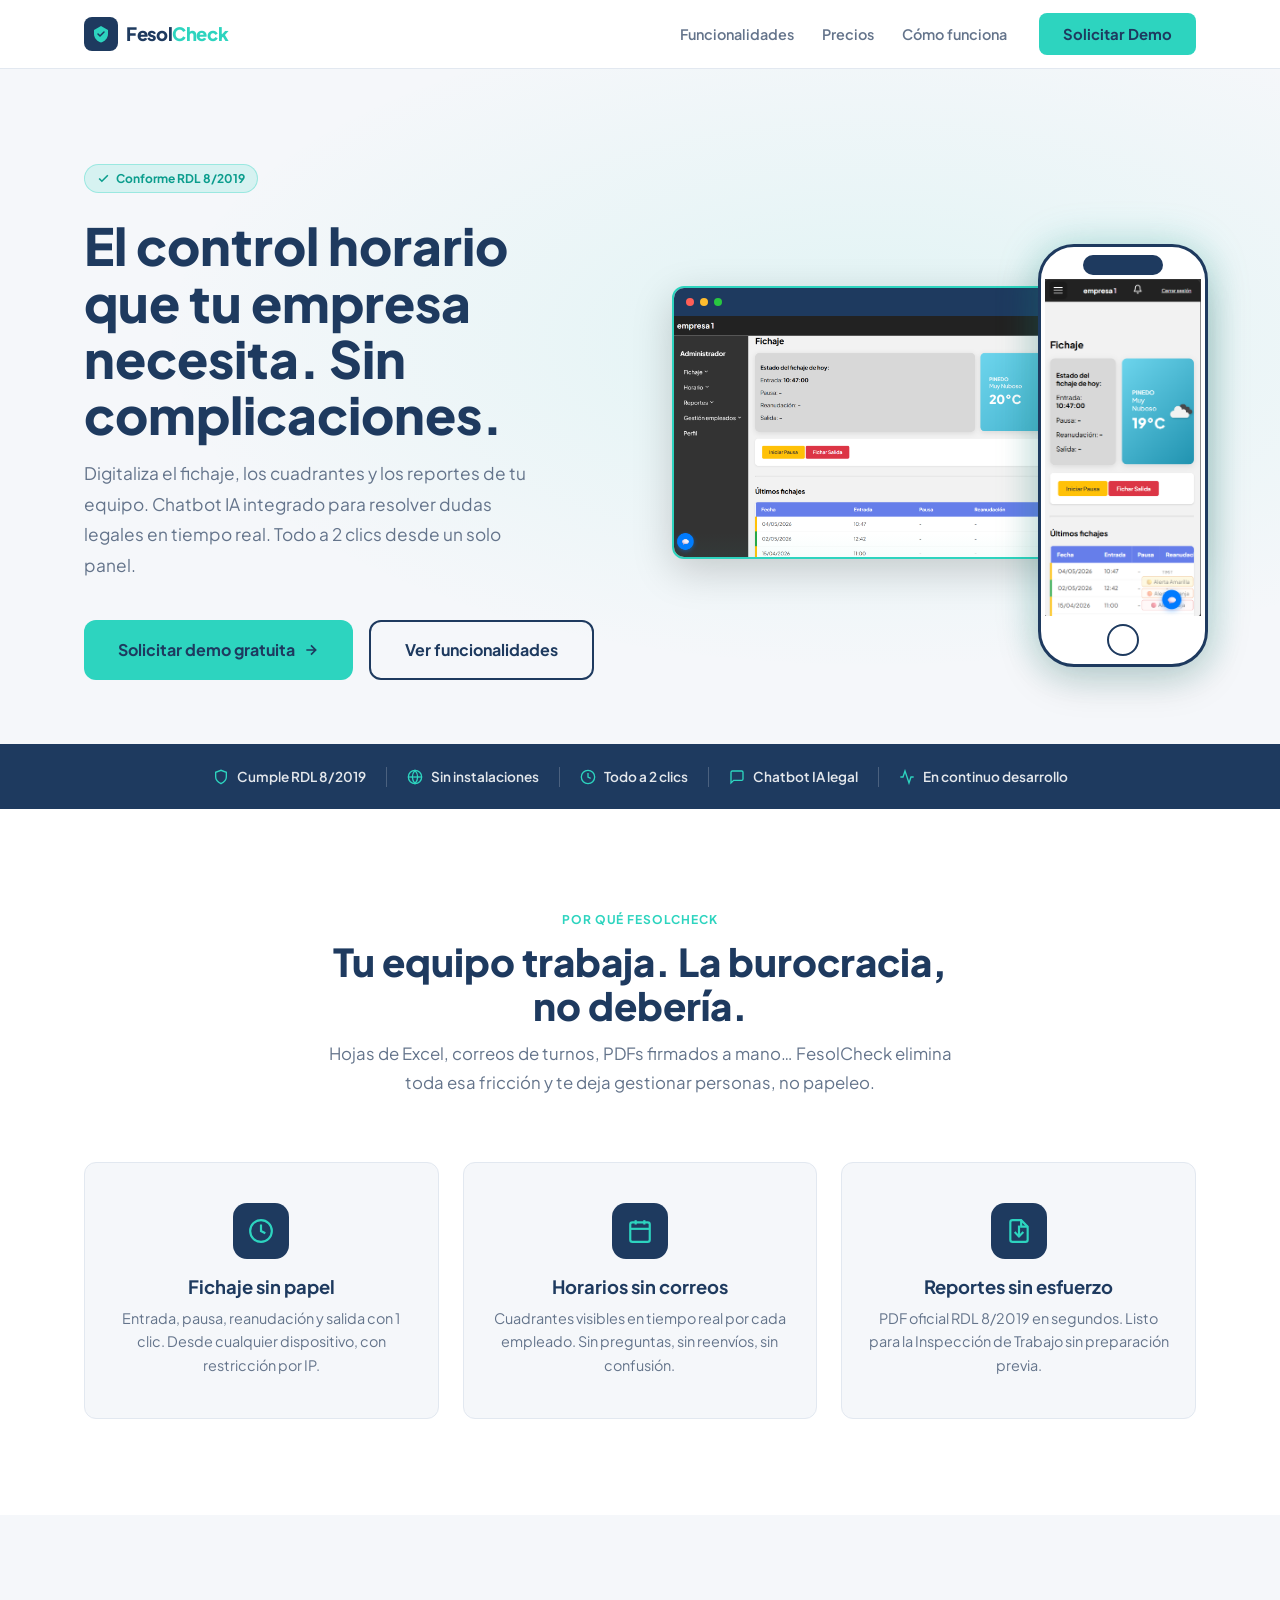
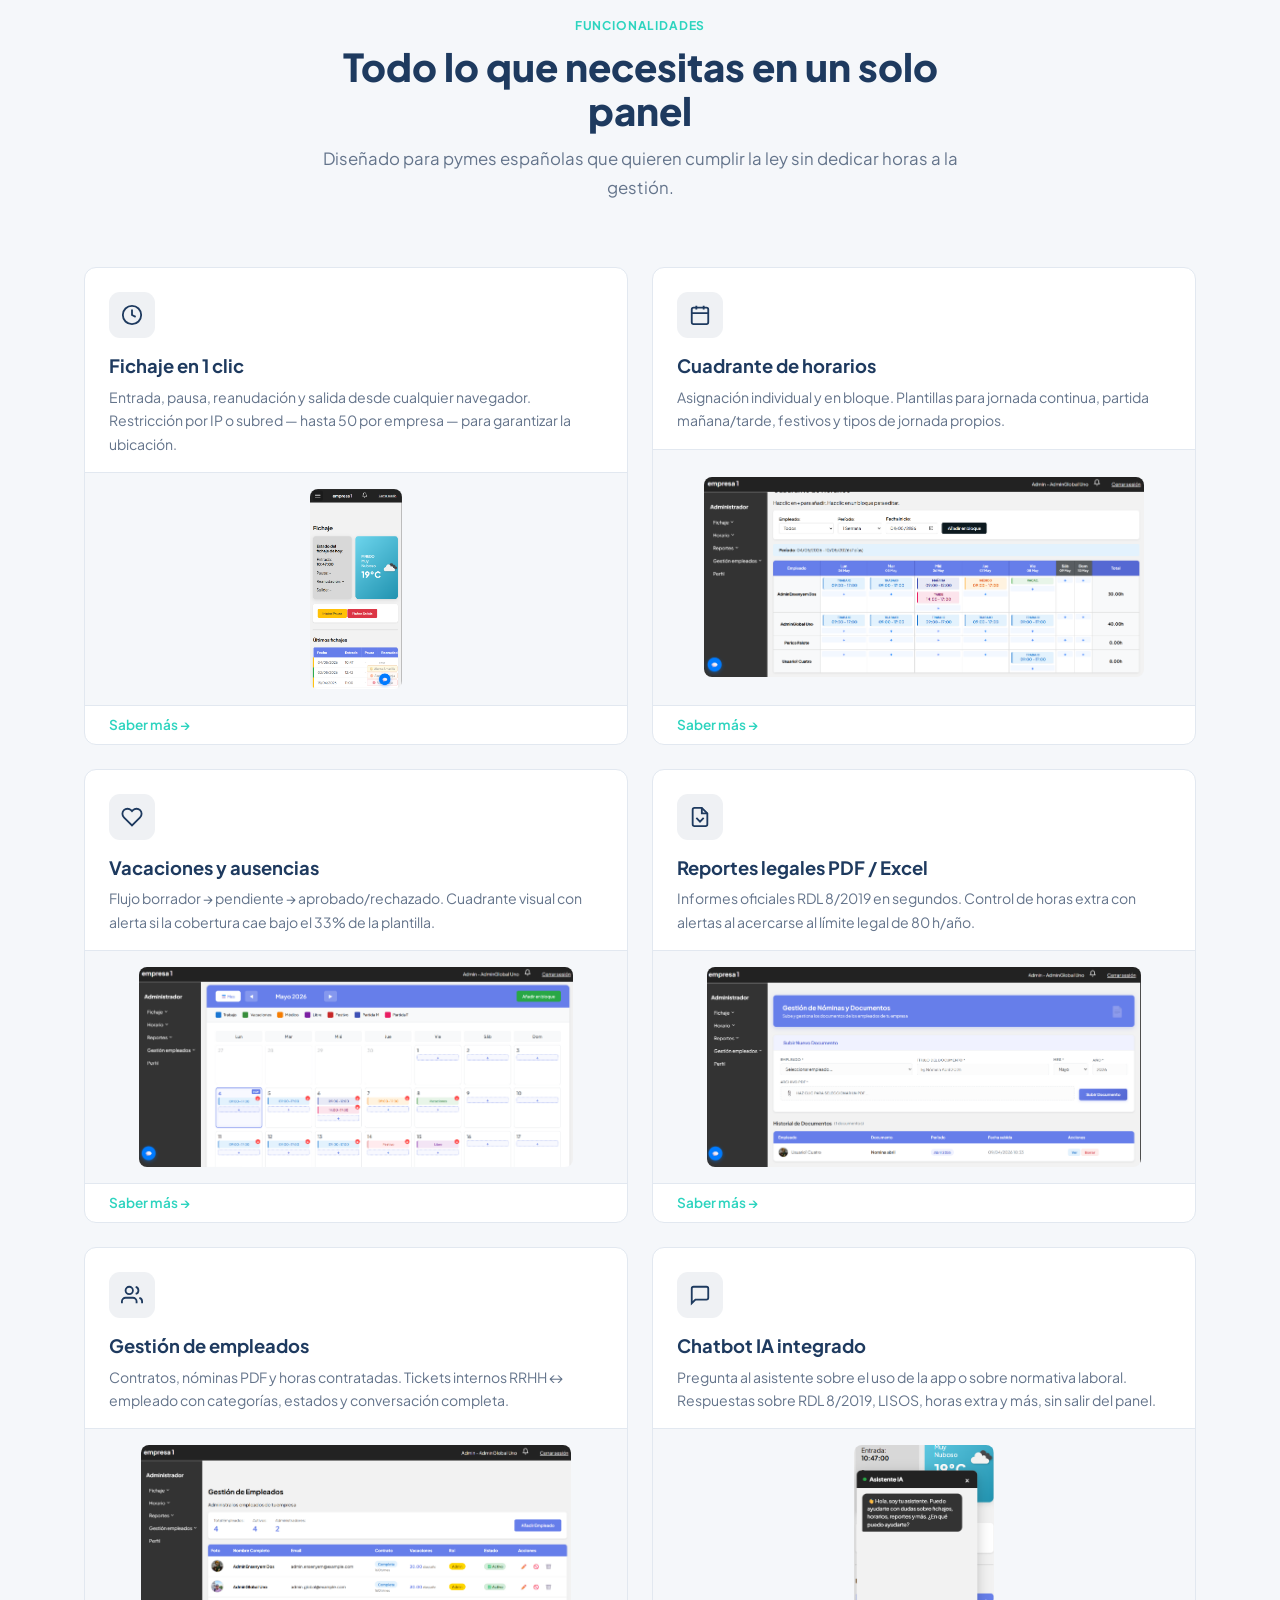
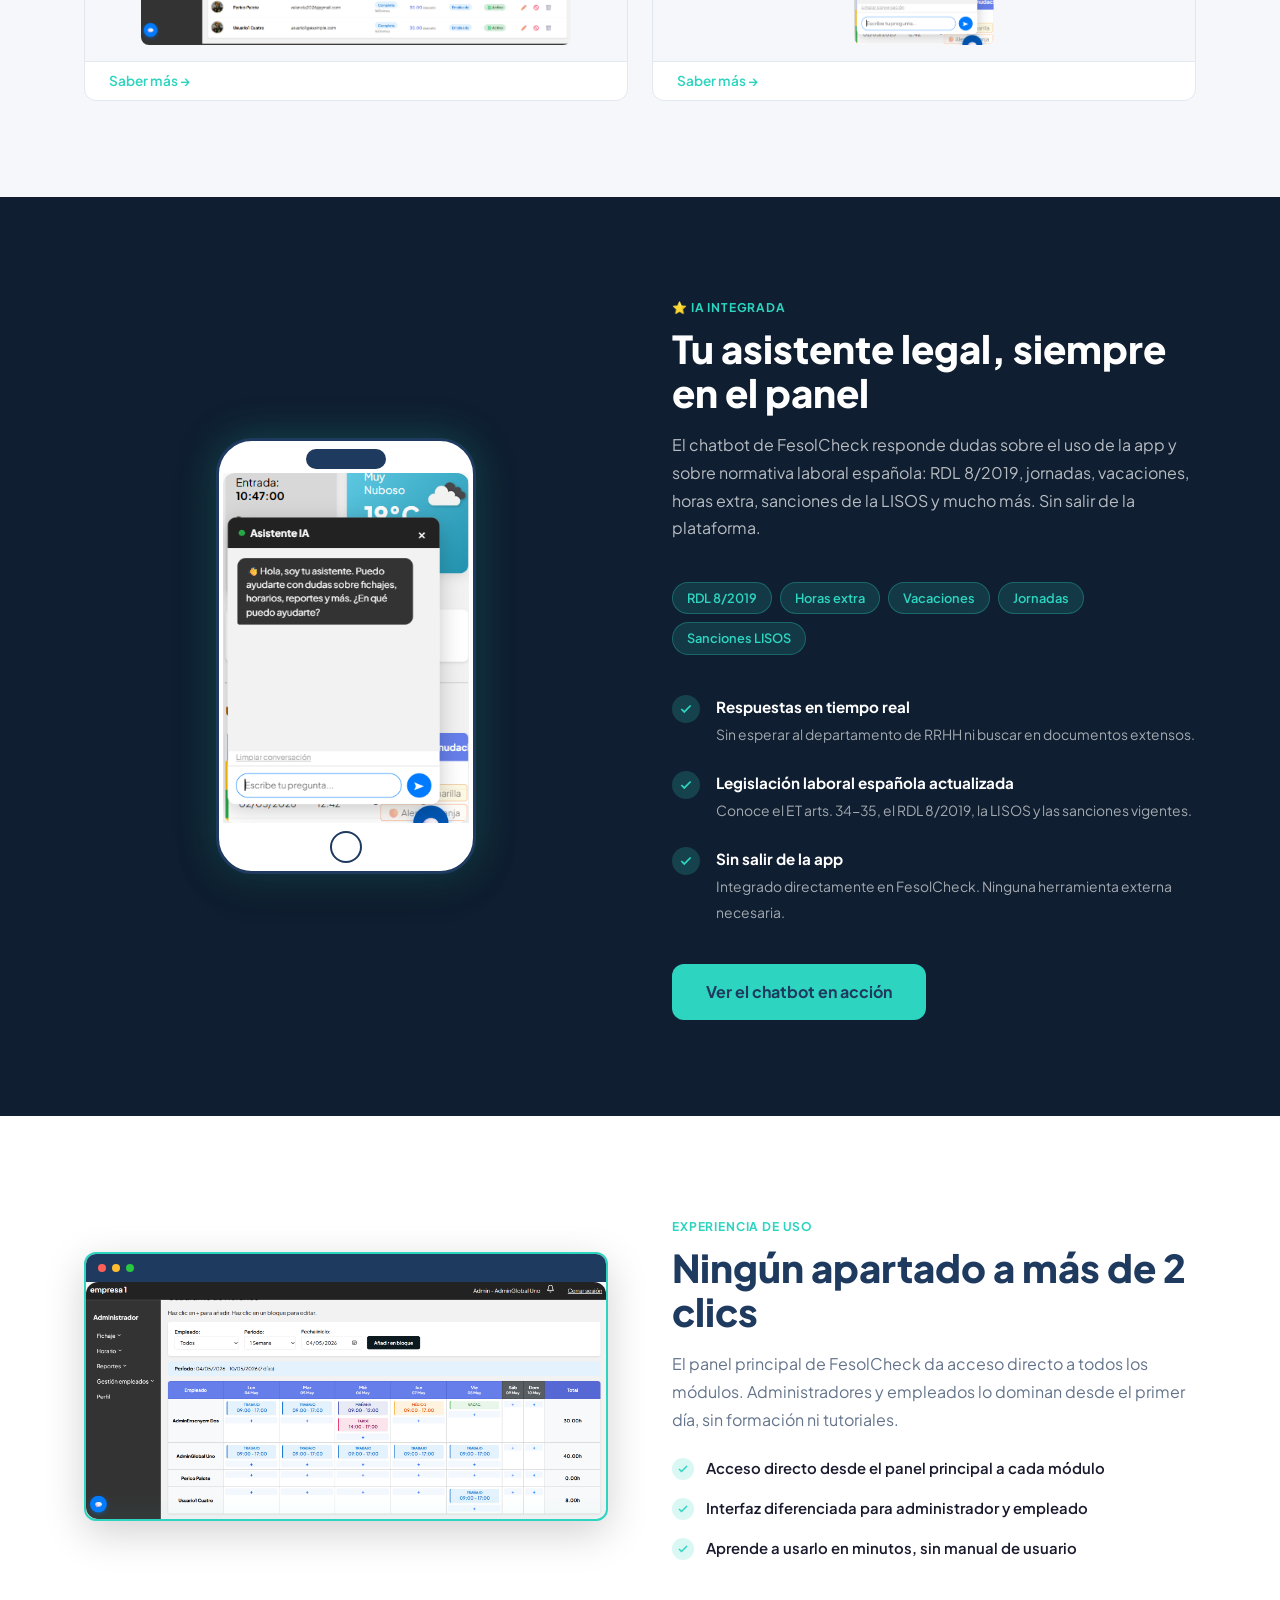
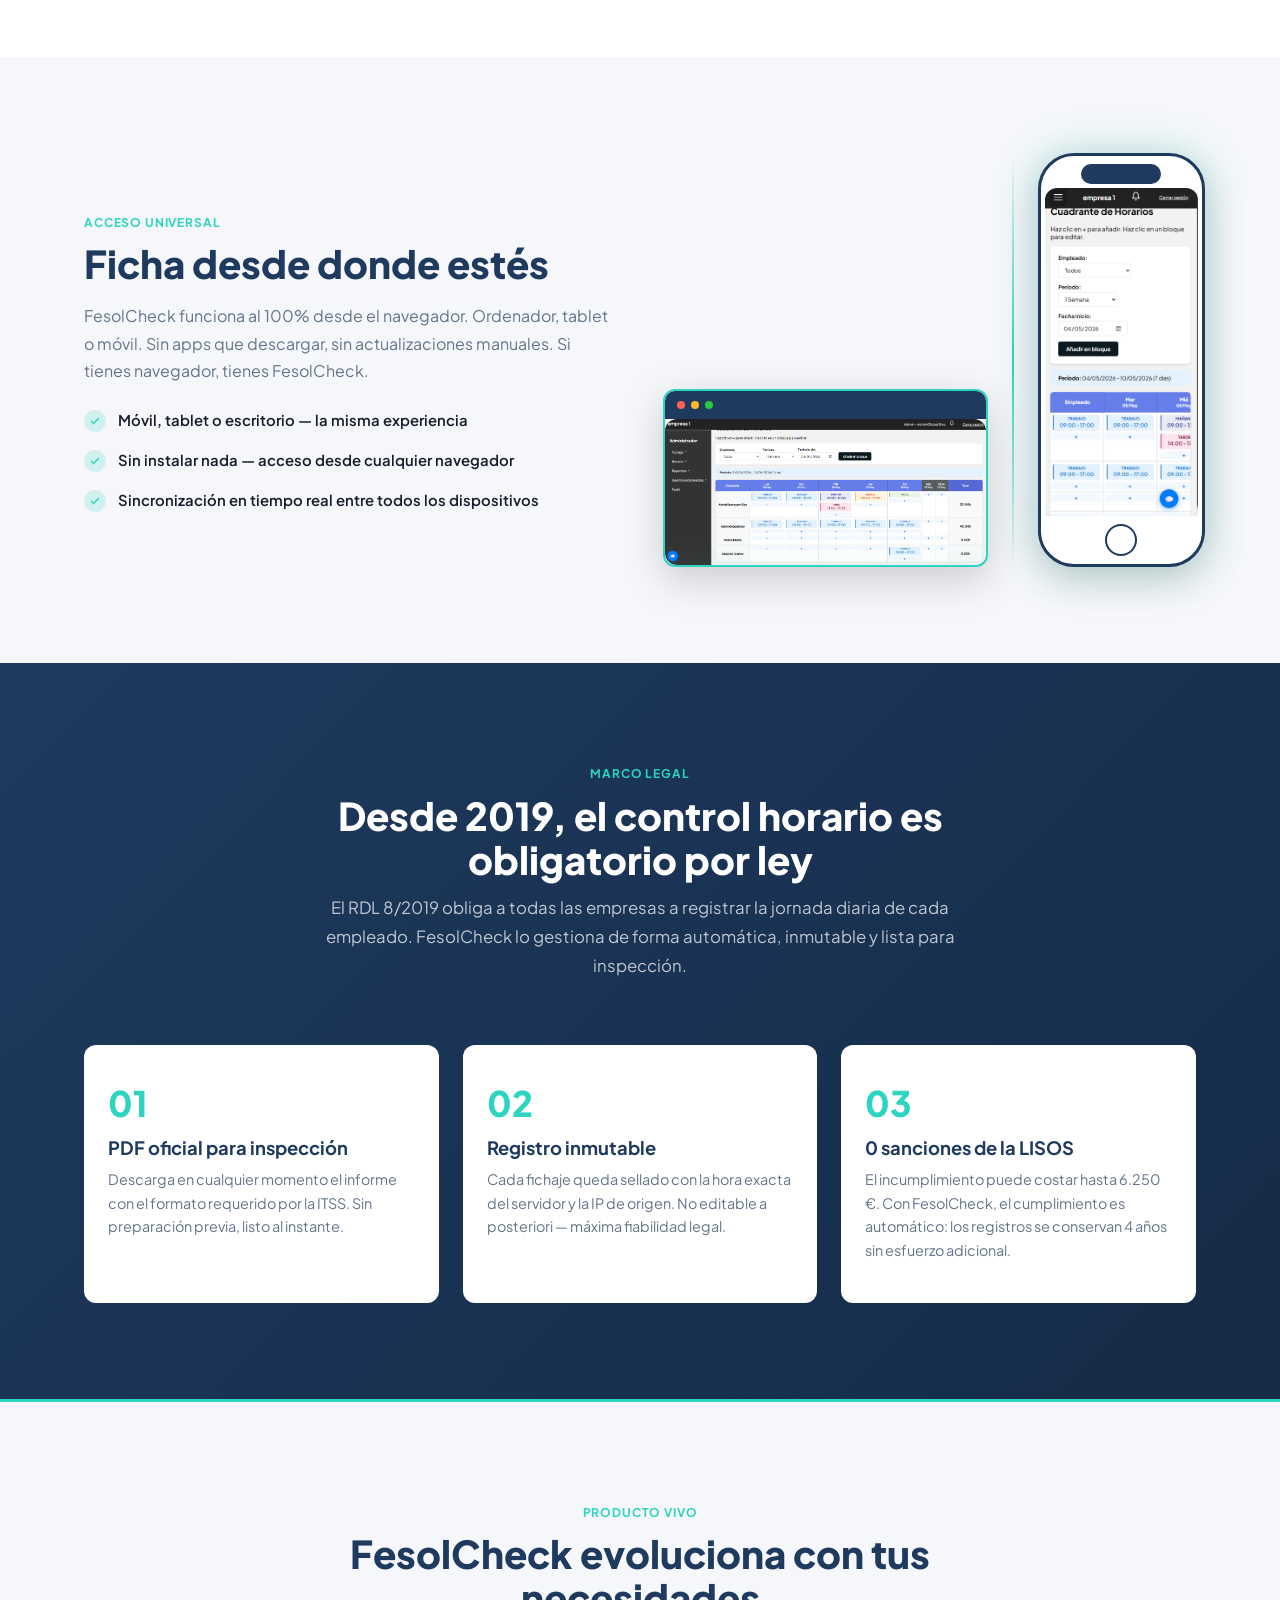
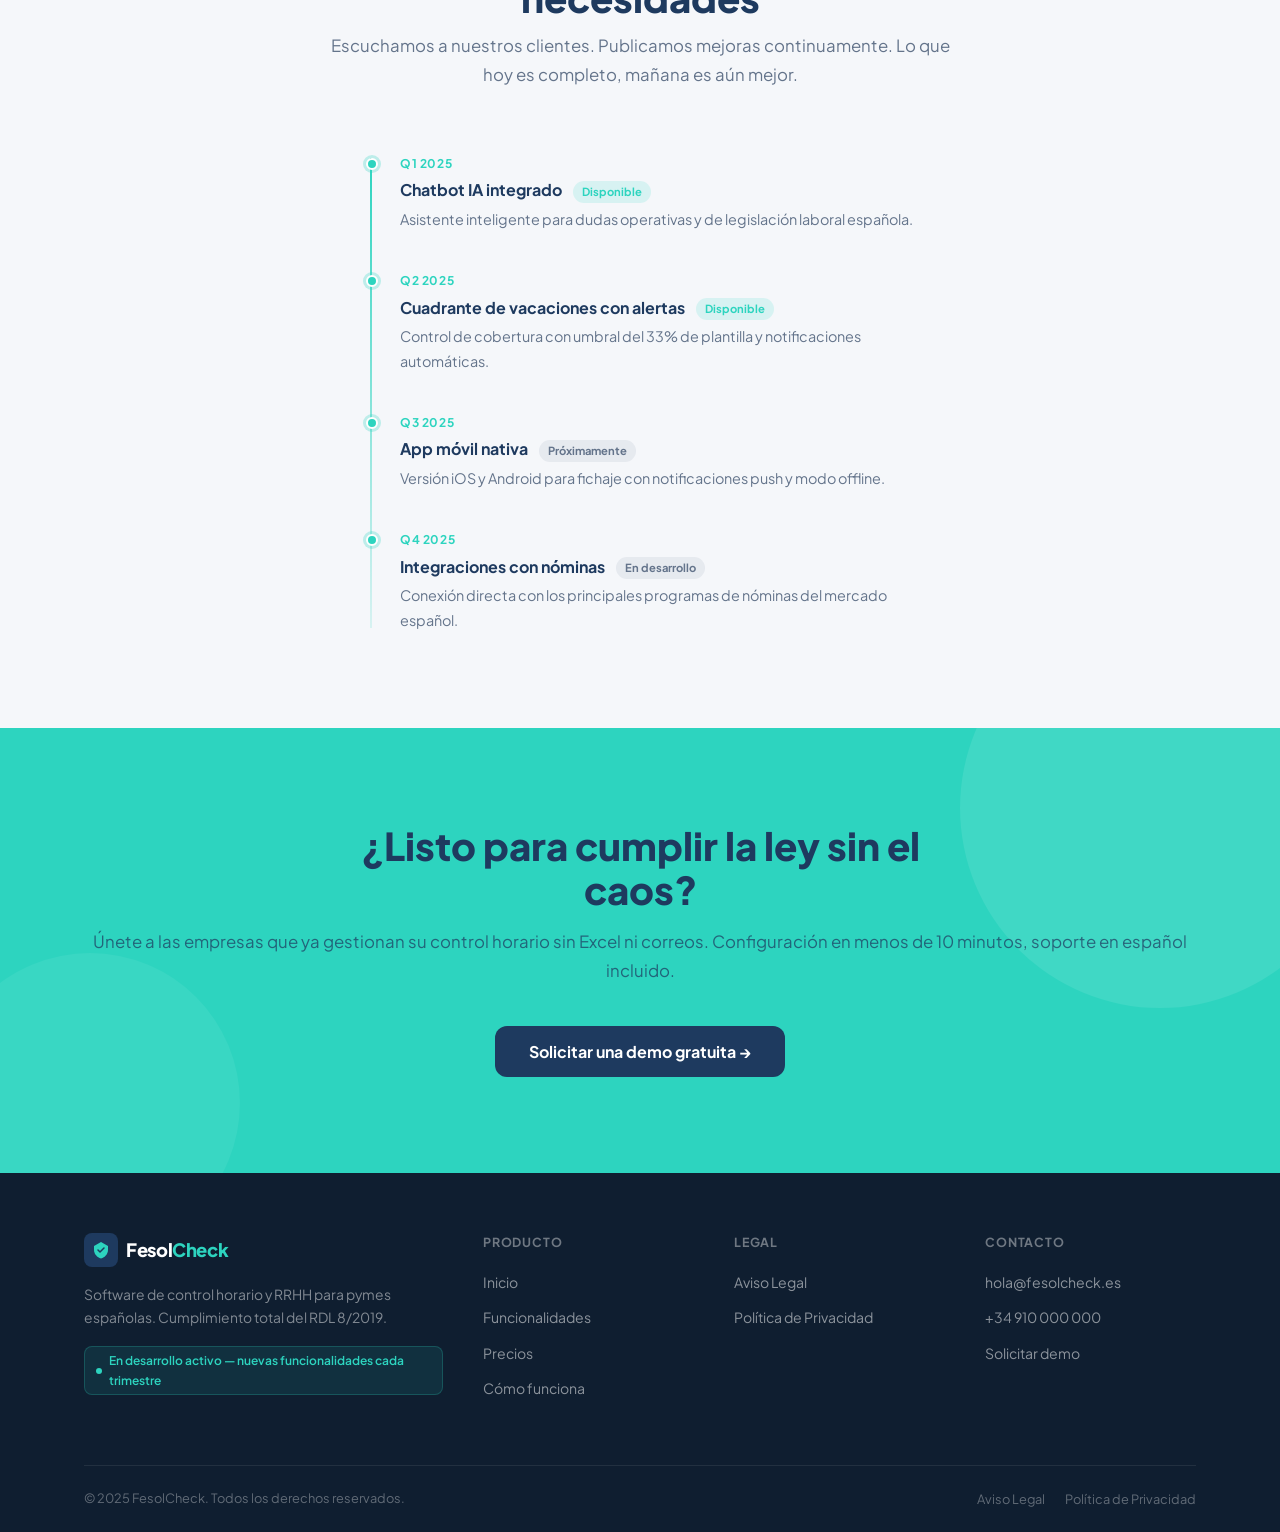
==== commit 10e42d94: "apartado como funciona v1" ====
--- a/fesolcheck-web/index.html
+++ b/fesolcheck-web/index.html
@@ -35,7 +35,7 @@
       <ul class="nav-links">
         <li><a href="funcionalidades.html">Funcionalidades</a></li>
         <li><a href="precios.html">Precios</a></li>
-        <li><a href="blog.html">Blog</a></li>
+        <li><a href="funcionamiento.html">Cómo funciona</a></li>
       </ul>
       <button class="btn btn-accent nav-cta" onclick="tryOpenModal()">Solicitar Demo</button>
       <button class="hamburger" id="hamburger" aria-label="Menú" aria-expanded="false">
@@ -46,7 +46,7 @@
   <div class="mobile-menu" id="mobile-menu">
     <a href="funcionalidades.html">Funcionalidades</a>
     <a href="precios.html">Precios</a>
-    <a href="blog.html">Blog</a>
+    <a href="funcionamiento.html">Cómo funciona</a>
     <button class="btn btn-accent" onclick="tryOpenModal()">Solicitar Demo</button>
   </div>
 </nav>
@@ -474,7 +474,7 @@
           <li><a href="index.html">Inicio</a></li>
           <li><a href="funcionalidades.html">Funcionalidades</a></li>
           <li><a href="precios.html">Precios</a></li>
-          <li><a href="blog.html">Blog</a></li>
+          <li><a href="funcionamiento.html">Cómo funciona</a></li>
         </ul>
       </div>
       <div class="footer-col">
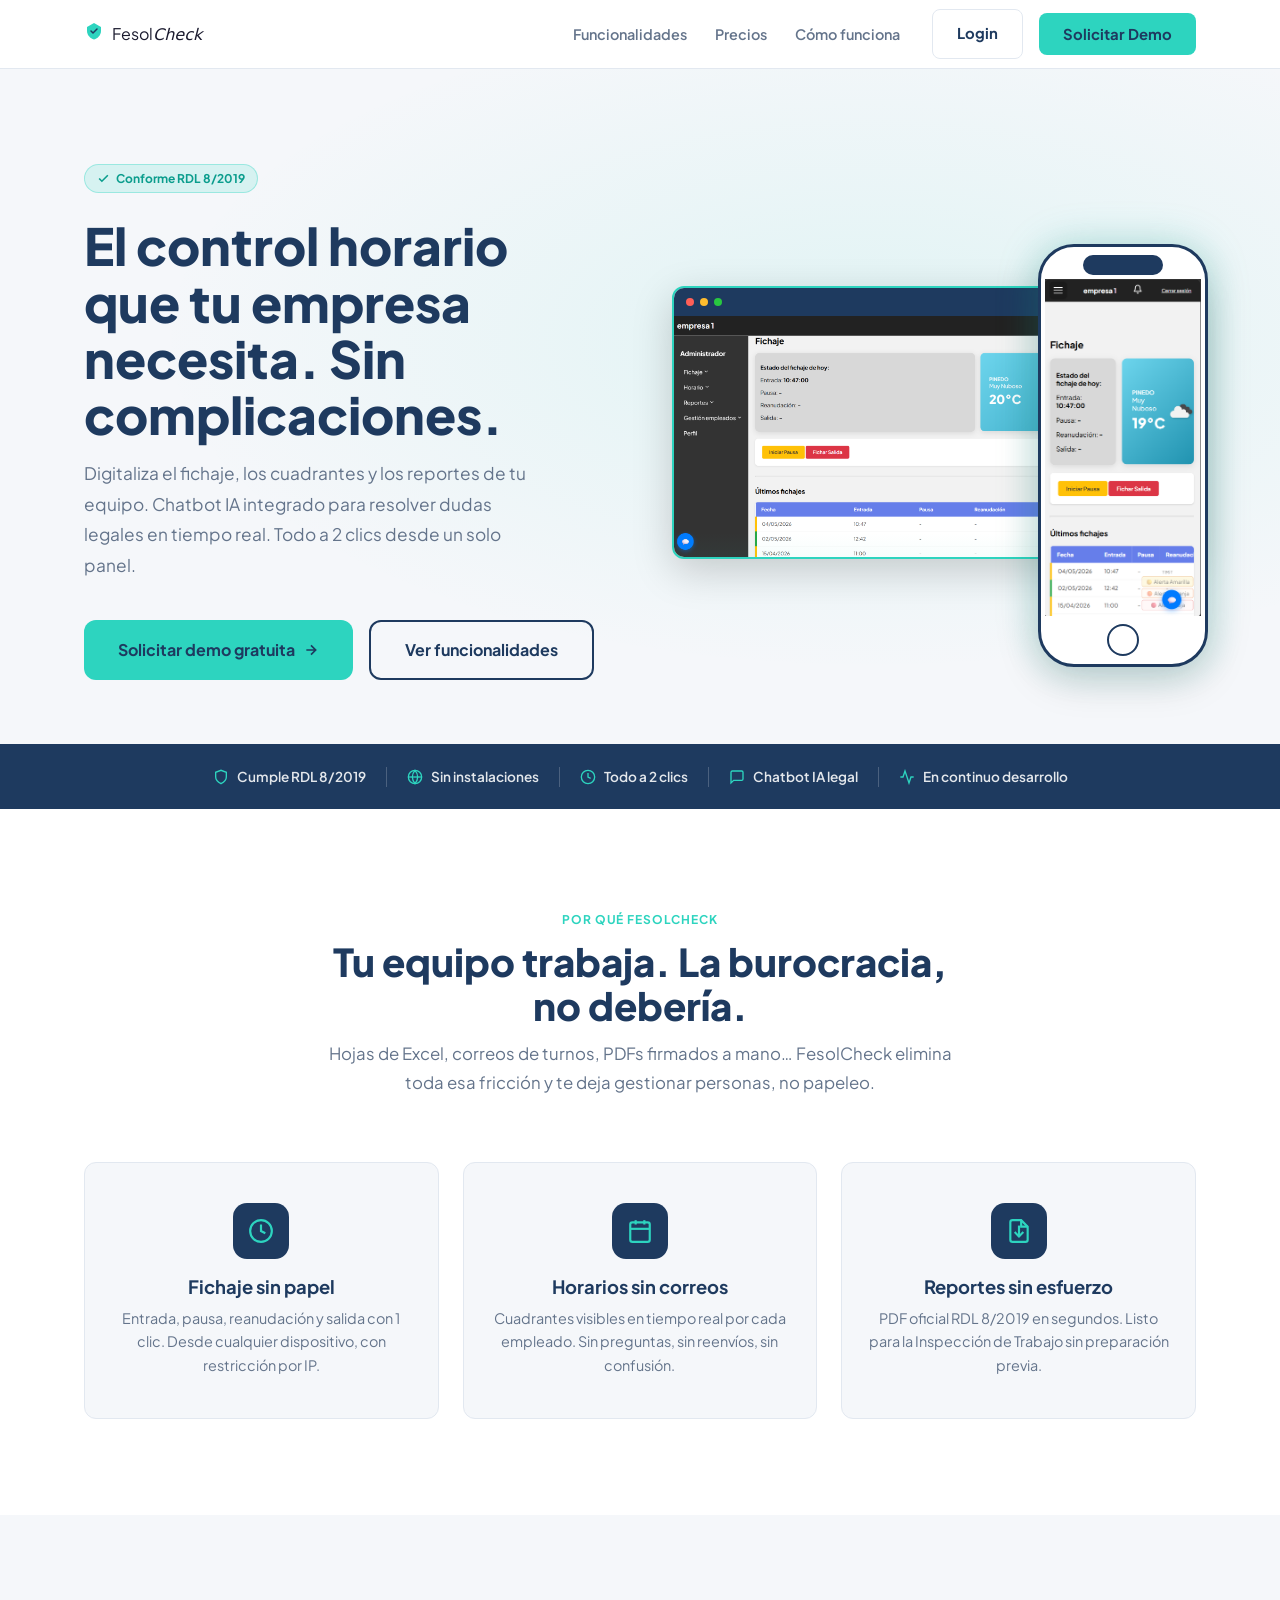
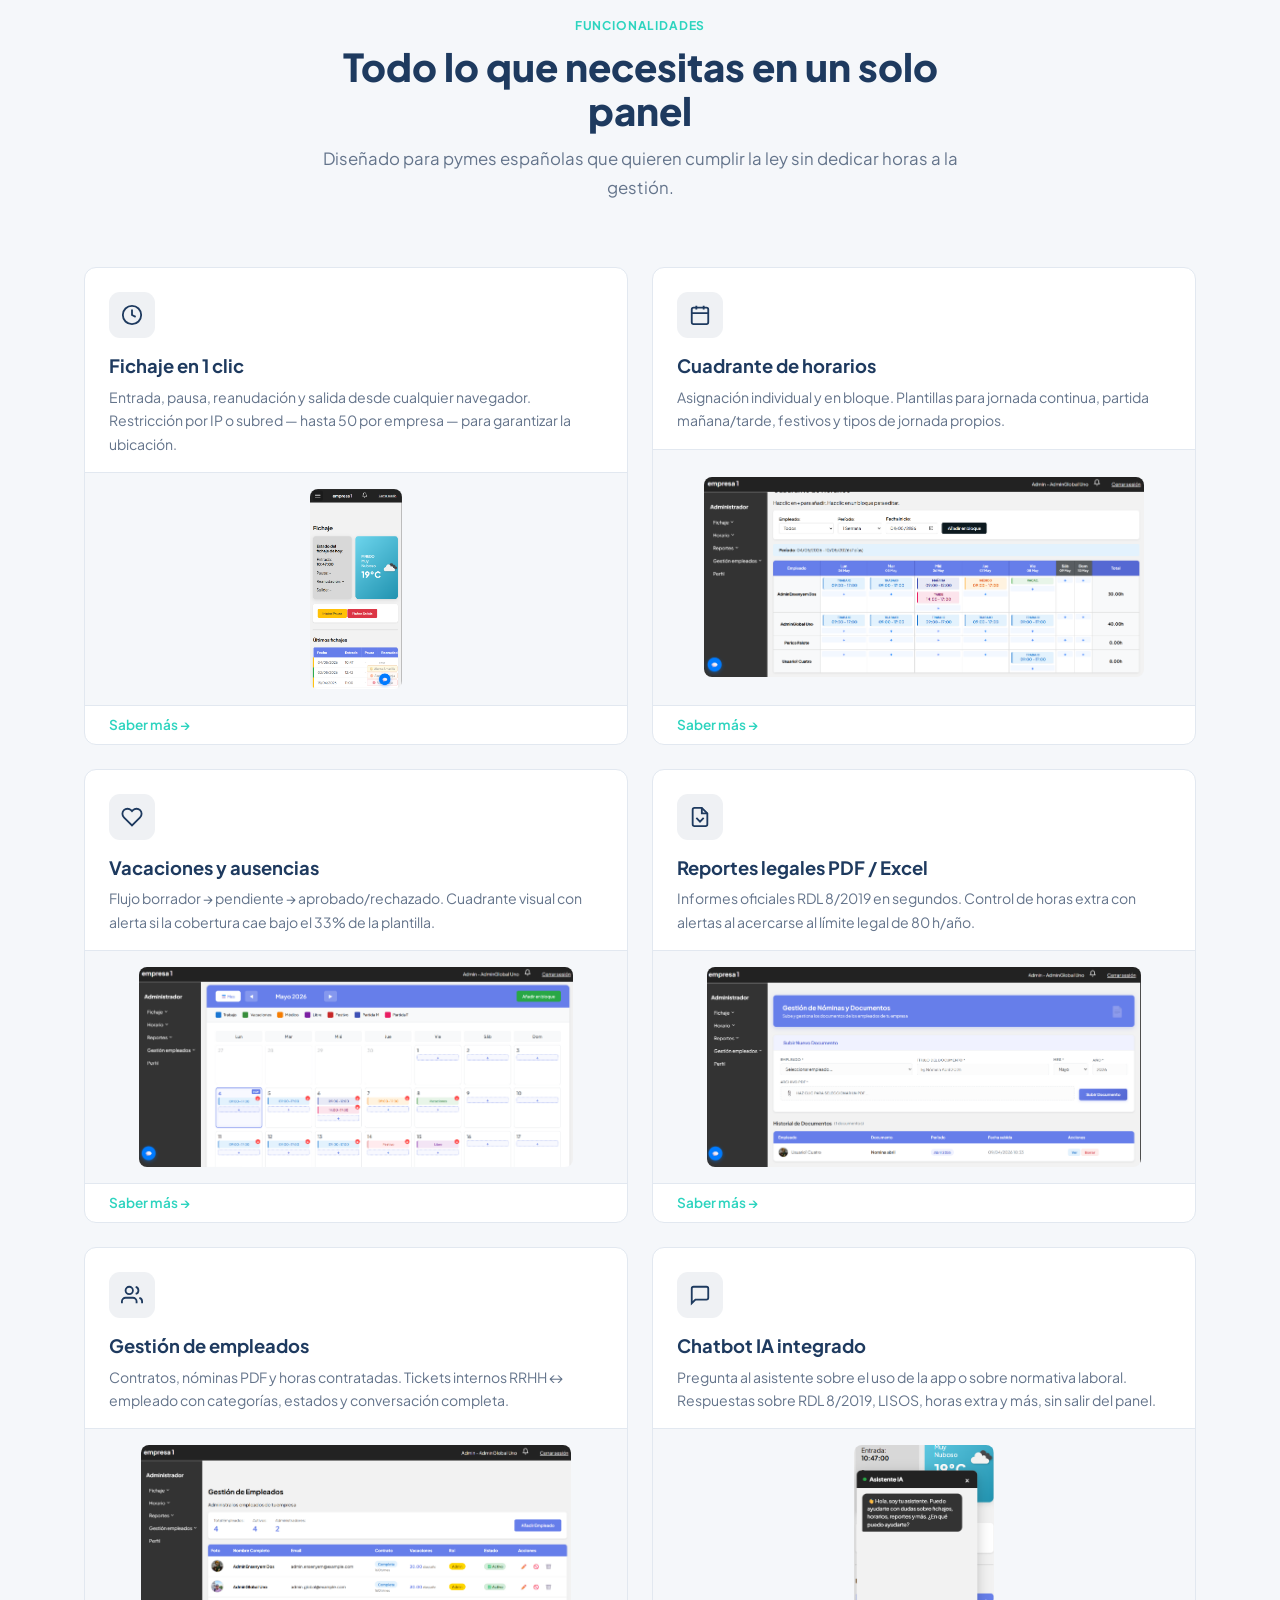
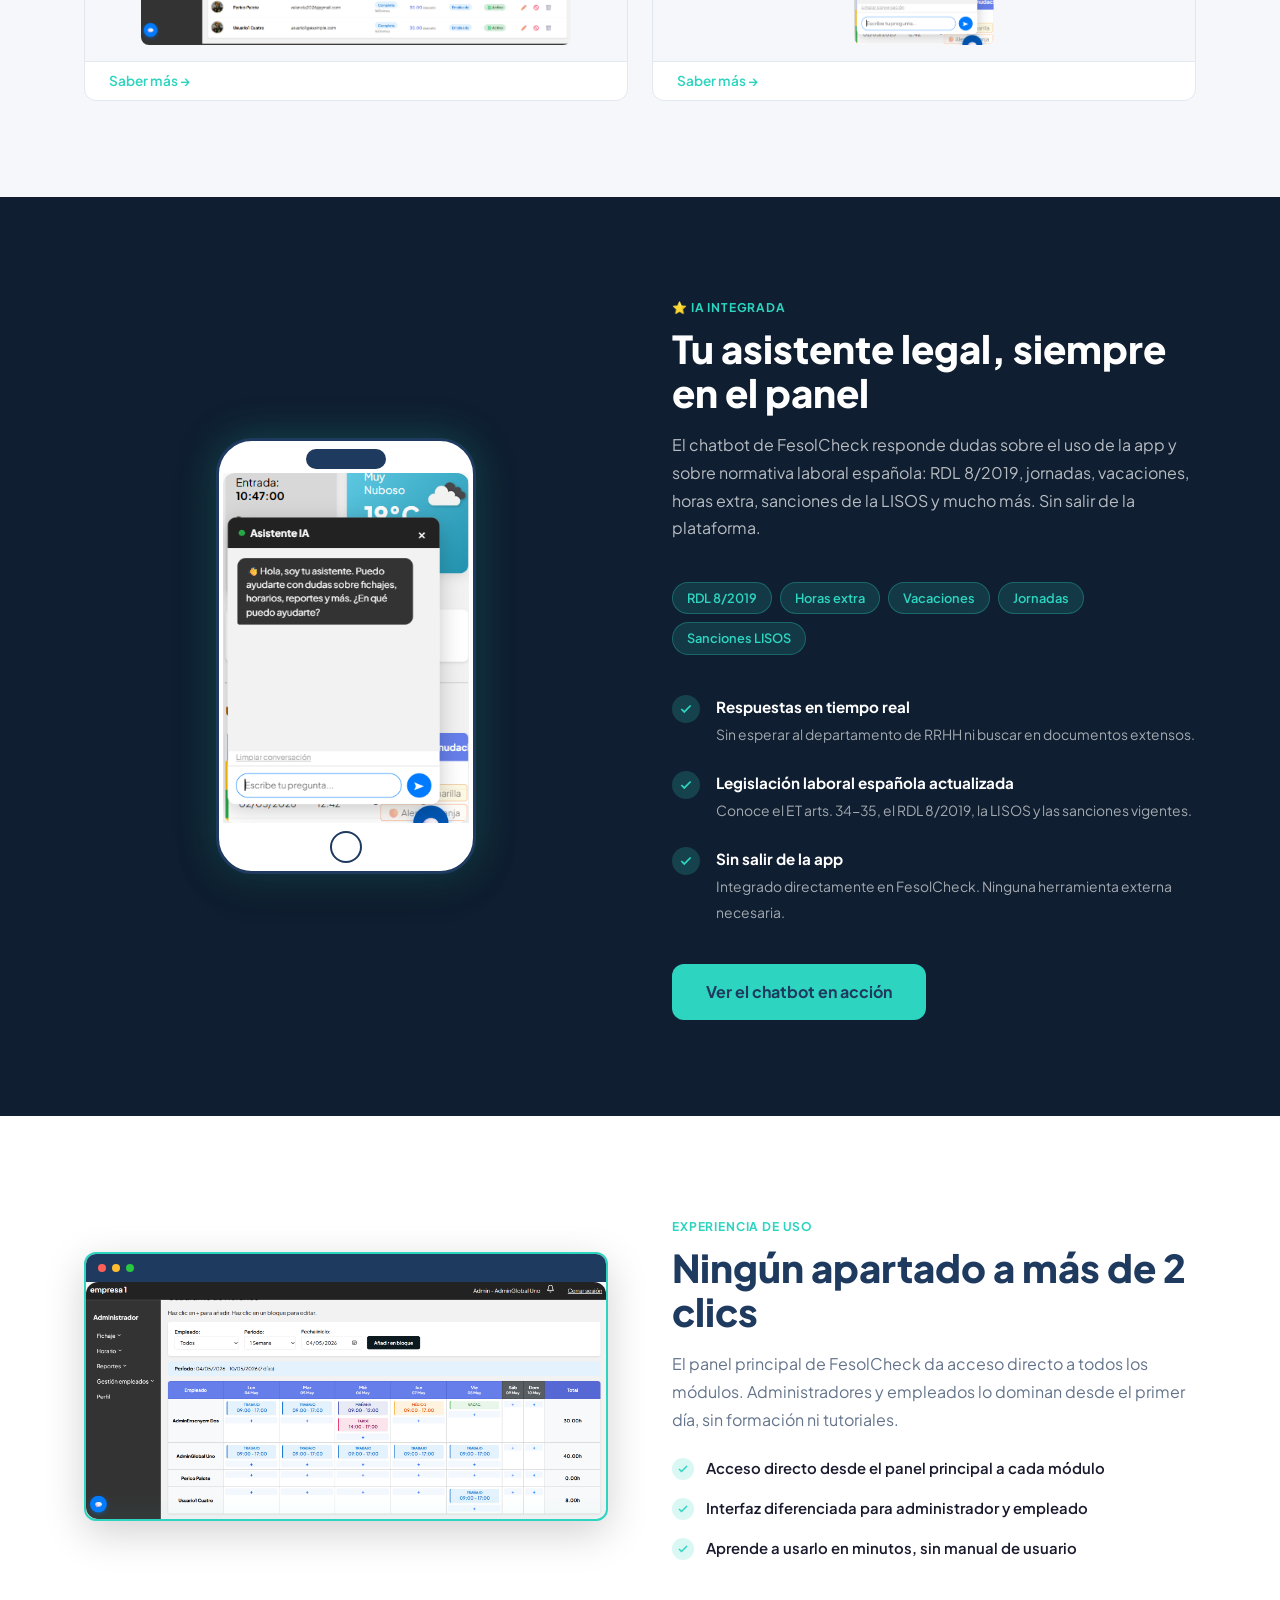
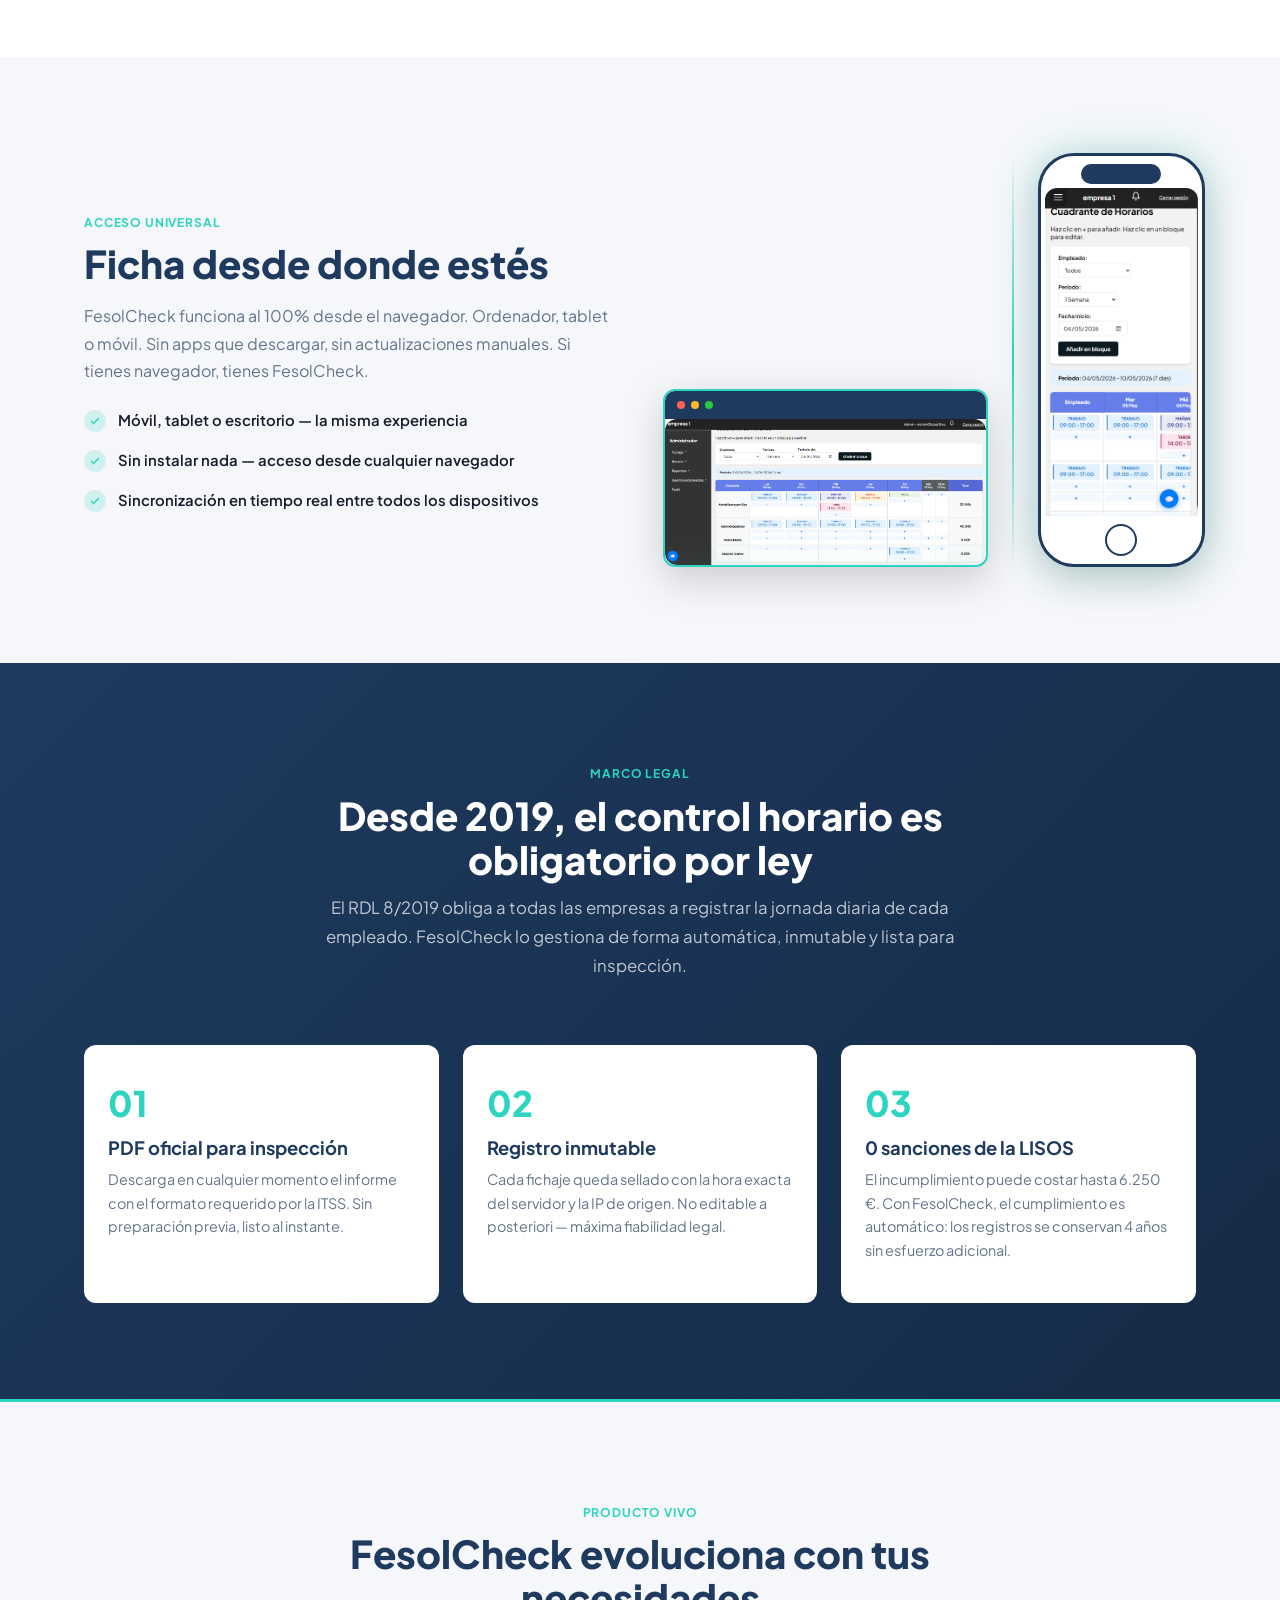
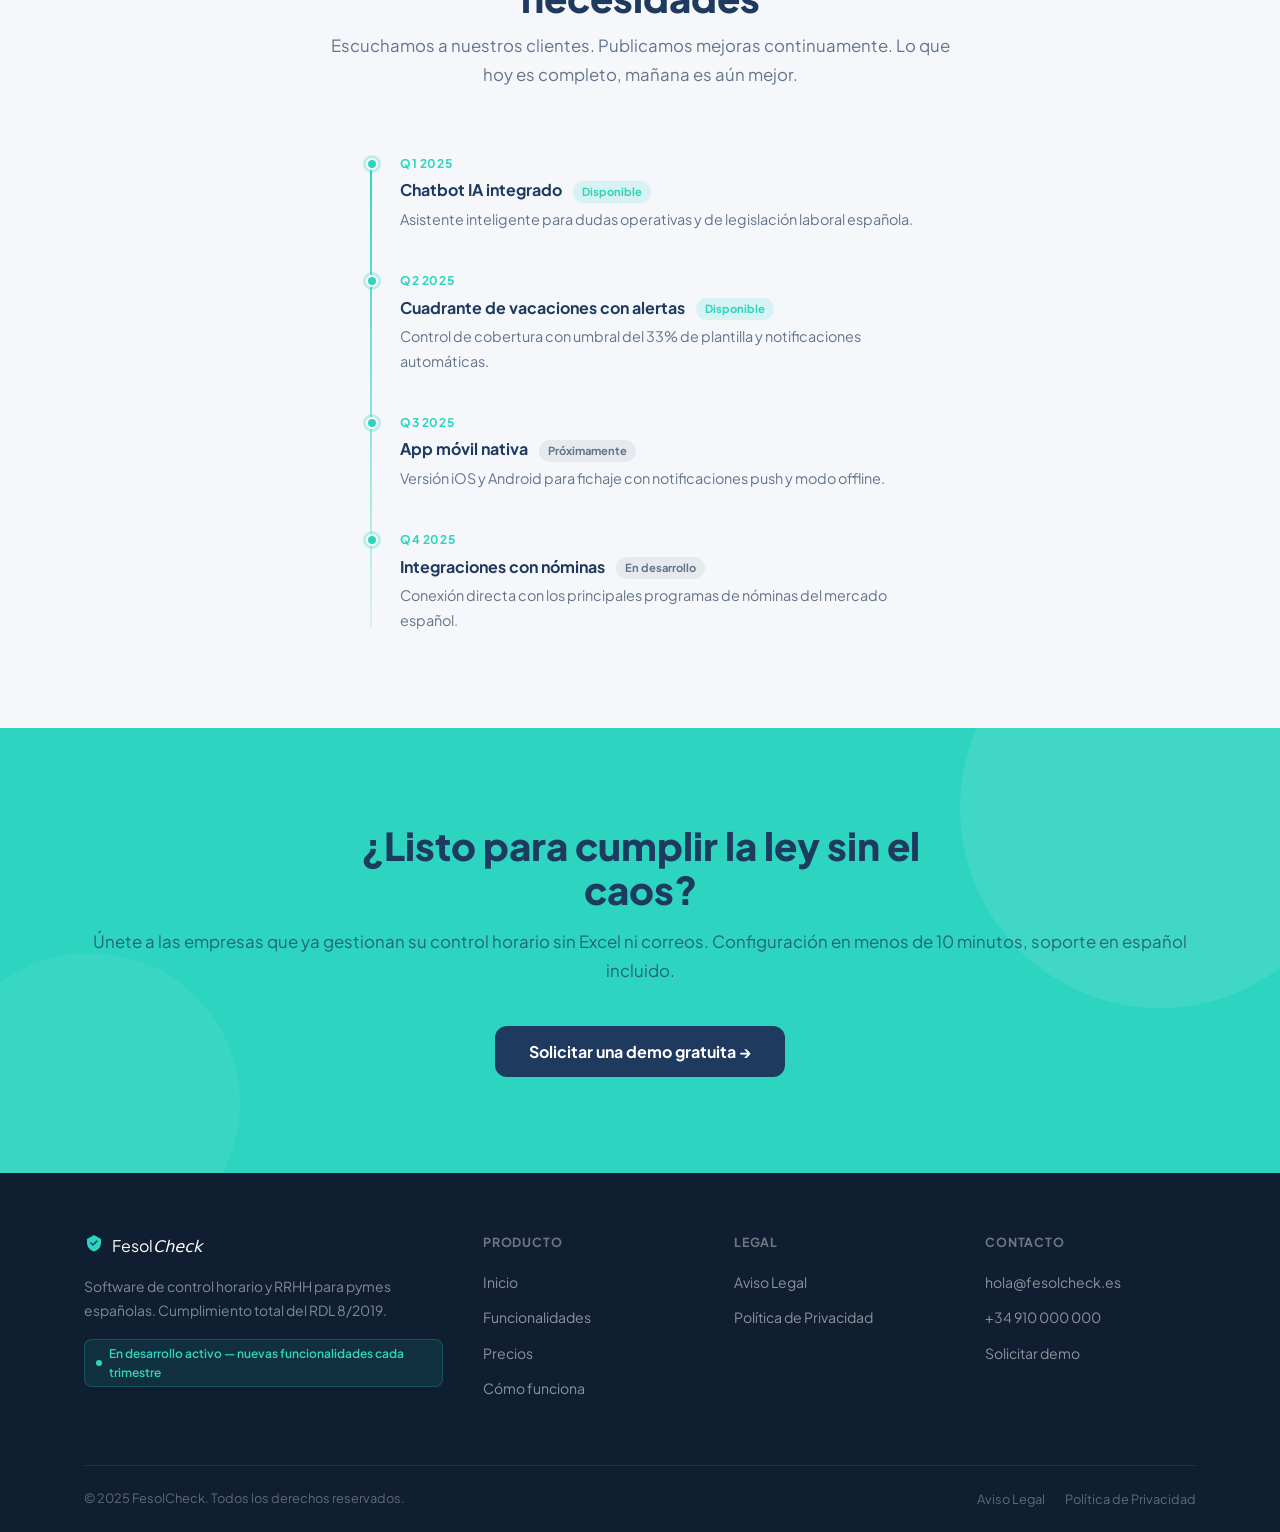
==== commit c3c2a154: "icono empresa / login" ====
--- a/fesolcheck-web/index.html
+++ b/fesolcheck-web/index.html
@@ -1,4 +1,4 @@
-<!DOCTYPE html>
+﻿<!DOCTYPE html>
 <html lang="es">
 <head>
   <meta charset="UTF-8">
@@ -37,6 +37,7 @@
         <li><a href="precios.html">Precios</a></li>
         <li><a href="funcionamiento.html">Cómo funciona</a></li>
       </ul>
+      <a href="https://fesolcheck.ricardorm.es" class="btn btn-login nav-login" target="_blank" rel="noopener noreferrer">Login</a>
       <button class="btn btn-accent nav-cta" onclick="tryOpenModal()">Solicitar Demo</button>
       <button class="hamburger" id="hamburger" aria-label="Menú" aria-expanded="false">
         <span></span><span></span><span></span>
@@ -47,6 +48,7 @@
     <a href="funcionalidades.html">Funcionalidades</a>
     <a href="precios.html">Precios</a>
     <a href="funcionamiento.html">Cómo funciona</a>
+    <a href="https://fesolcheck.ricardorm.es" class="btn btn-login" target="_blank" rel="noopener noreferrer">Login</a>
     <button class="btn btn-accent" onclick="tryOpenModal()">Solicitar Demo</button>
   </div>
 </nav>
--- a/fesolcheck-web/css/layout.css
+++ b/fesolcheck-web/css/layout.css
@@ -18,16 +18,12 @@
   display: flex; align-items: center; gap: var(--sp-sm);
   text-decoration: none; flex-shrink: 0;
 }
-.logo-mark {
-  width: 34px; height: 34px; background: var(--c-primary);
-  border-radius: var(--radius-sm);
-  display: flex; align-items: center; justify-content: center;
+.logo-img {
+  height: 38px;
+  width: auto;
+  display: block;
+  object-fit: contain;
 }
-.logo-name {
-  font-size: 1.15rem; font-weight: var(--fw-black);
-  color: var(--c-primary); letter-spacing: -.02em;
-}
-.logo-name em { color: var(--c-accent); font-style: normal; }
 
 .nav-links {
   display: flex; align-items: center; gap: 28px;
--- a/fesolcheck-web/css/components.css
+++ b/fesolcheck-web/css/components.css
@@ -23,6 +23,8 @@
 .btn-dark:hover    { background: var(--c-primary-dk); }
 .btn-lg { padding: 15px 34px; font-size: 1rem; border-radius: var(--radius-md); }
 .btn-full { width: 100%; justify-content: center; }
+.btn-login        { background: transparent; color: var(--c-primary); border: 1.5px solid var(--c-border); }
+.btn-login:hover  { background: var(--c-primary); color: var(--c-surface); border-color: var(--c-primary); transform: translateY(-1px); }
 
 /* ══════════════════════════════════════
    BADGES & PILLS
